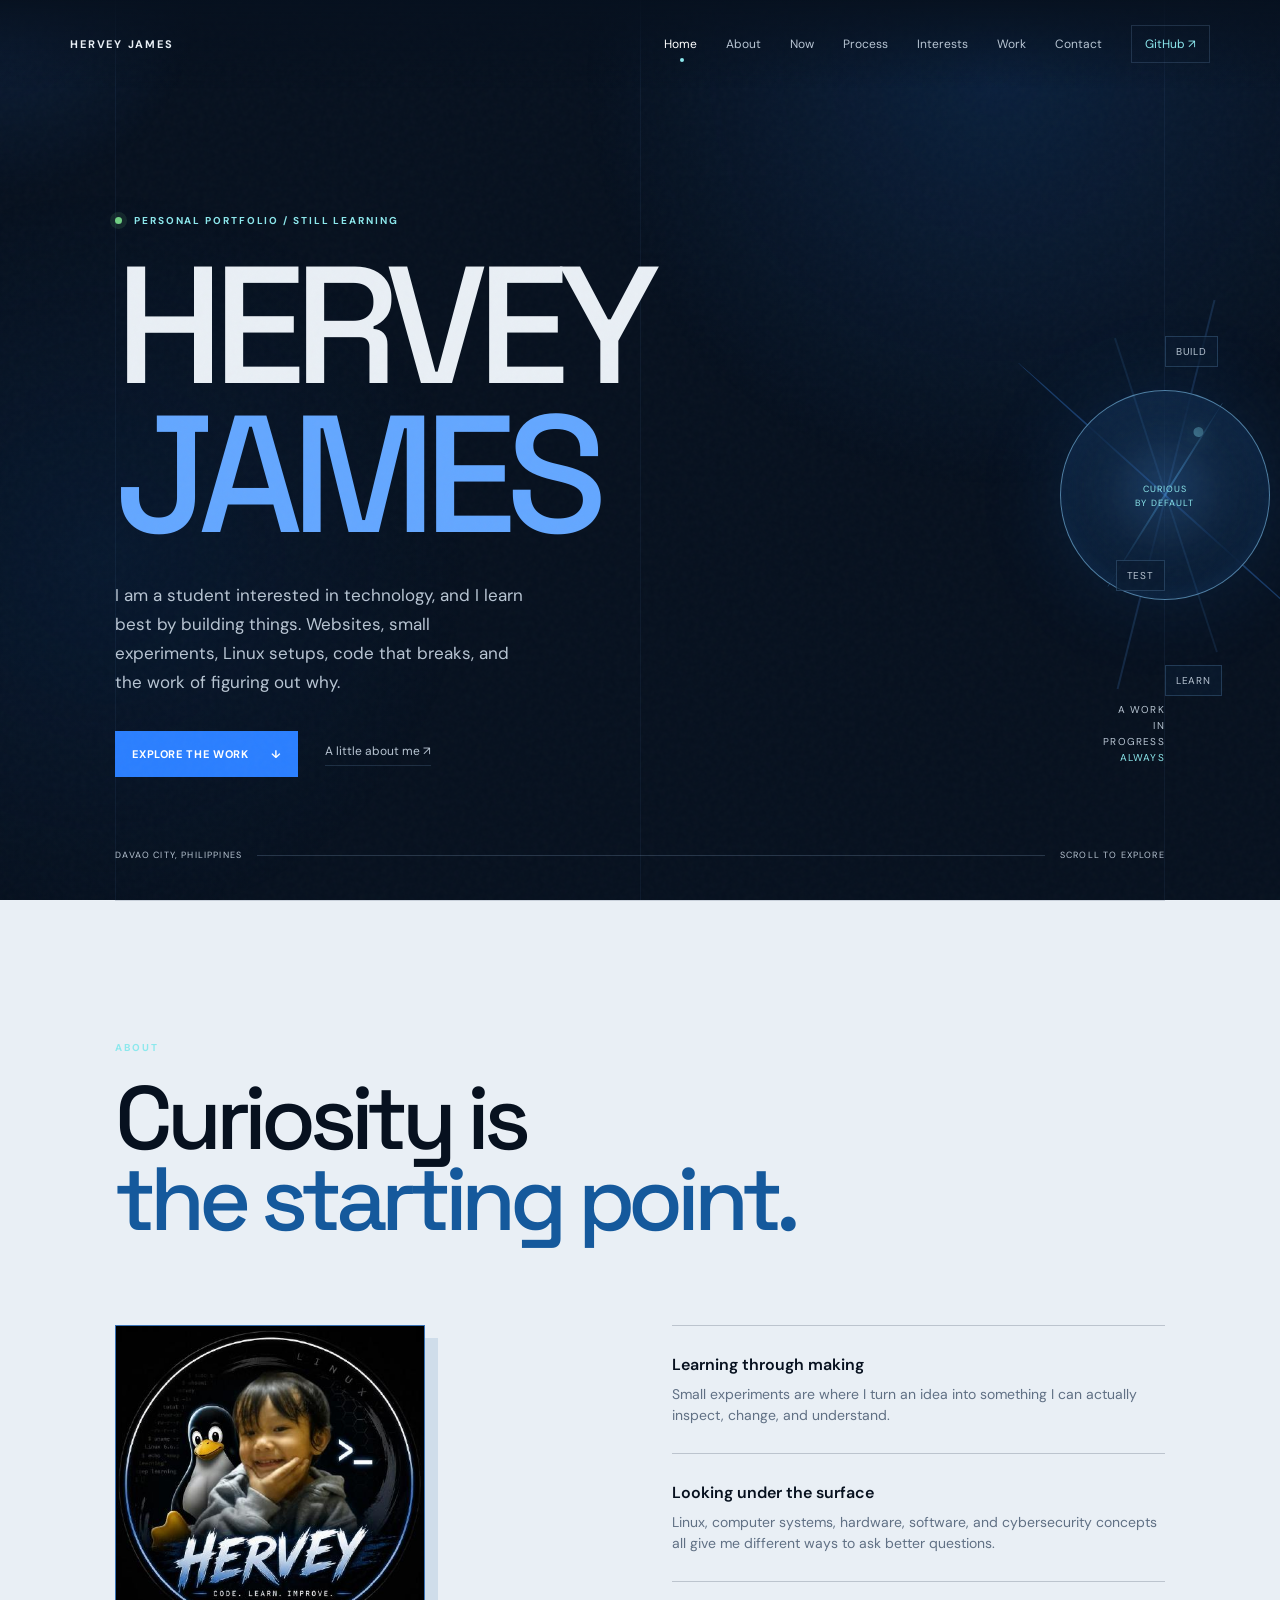
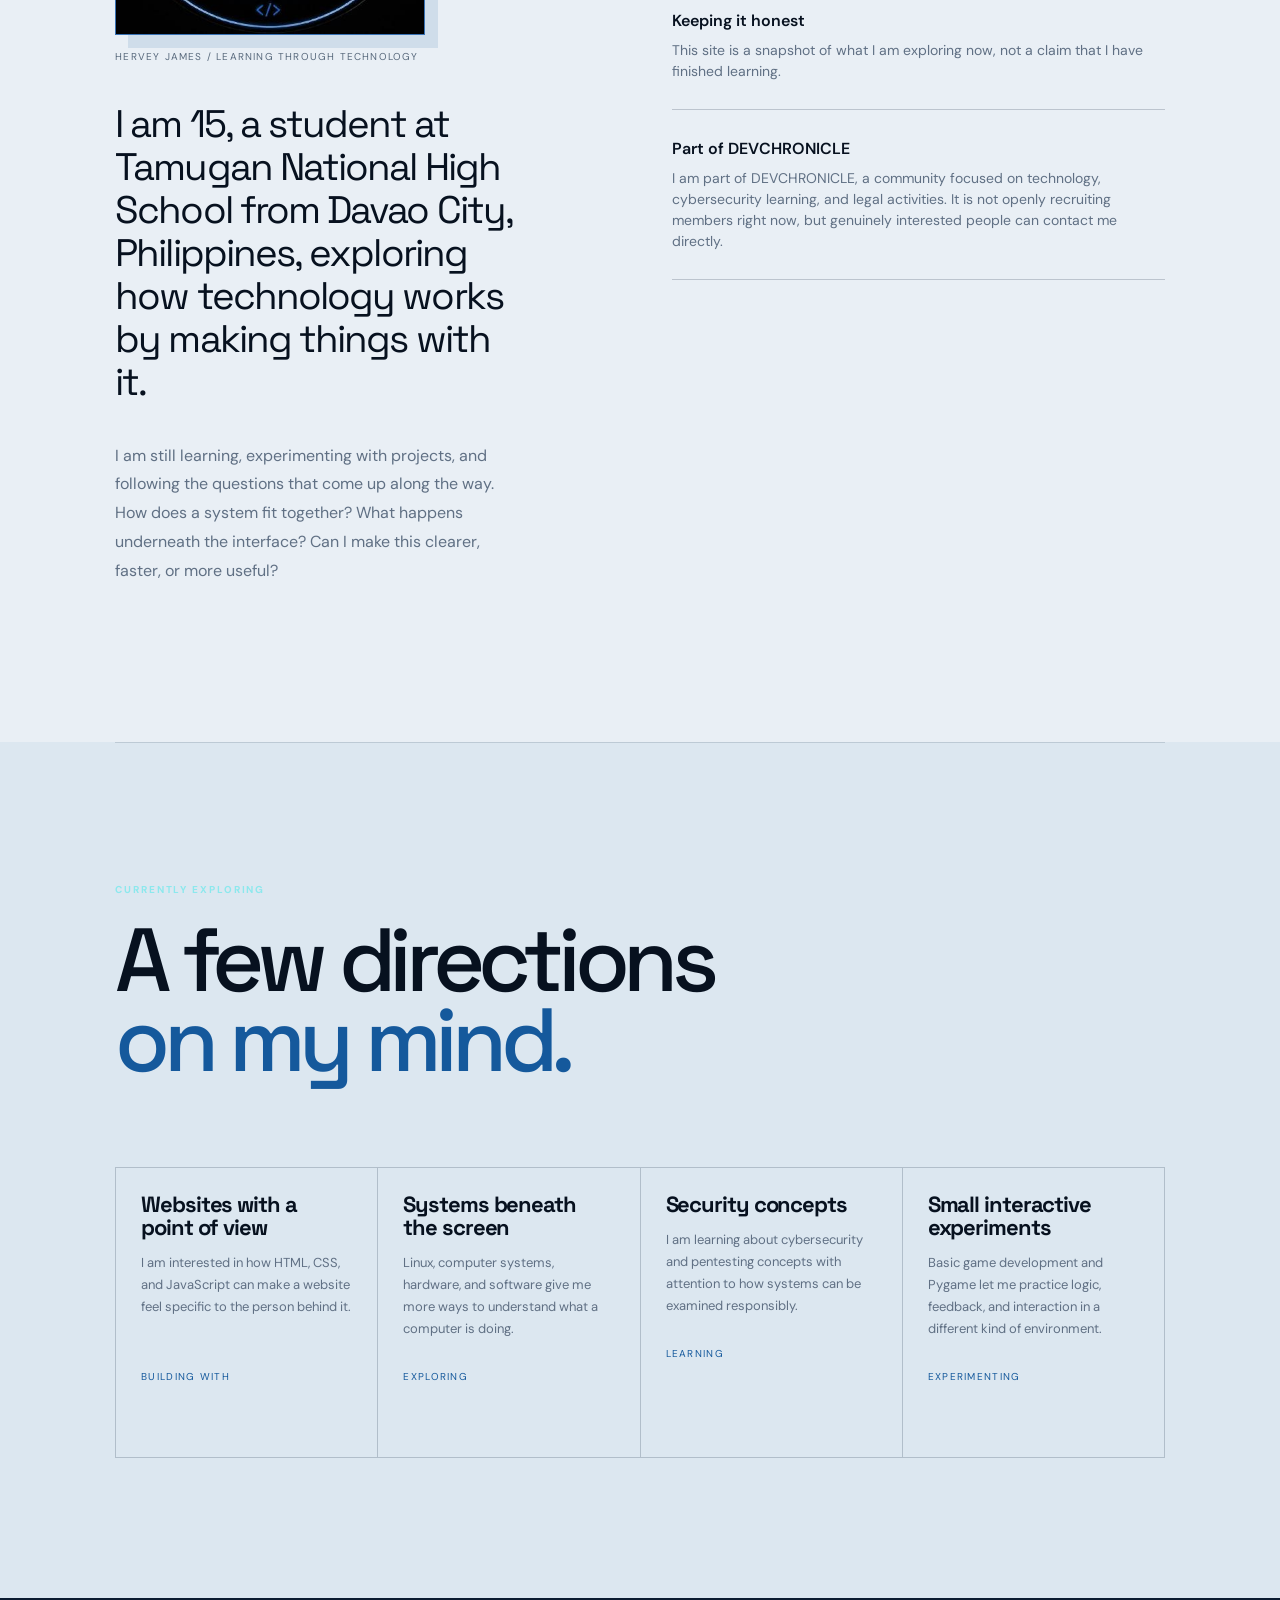
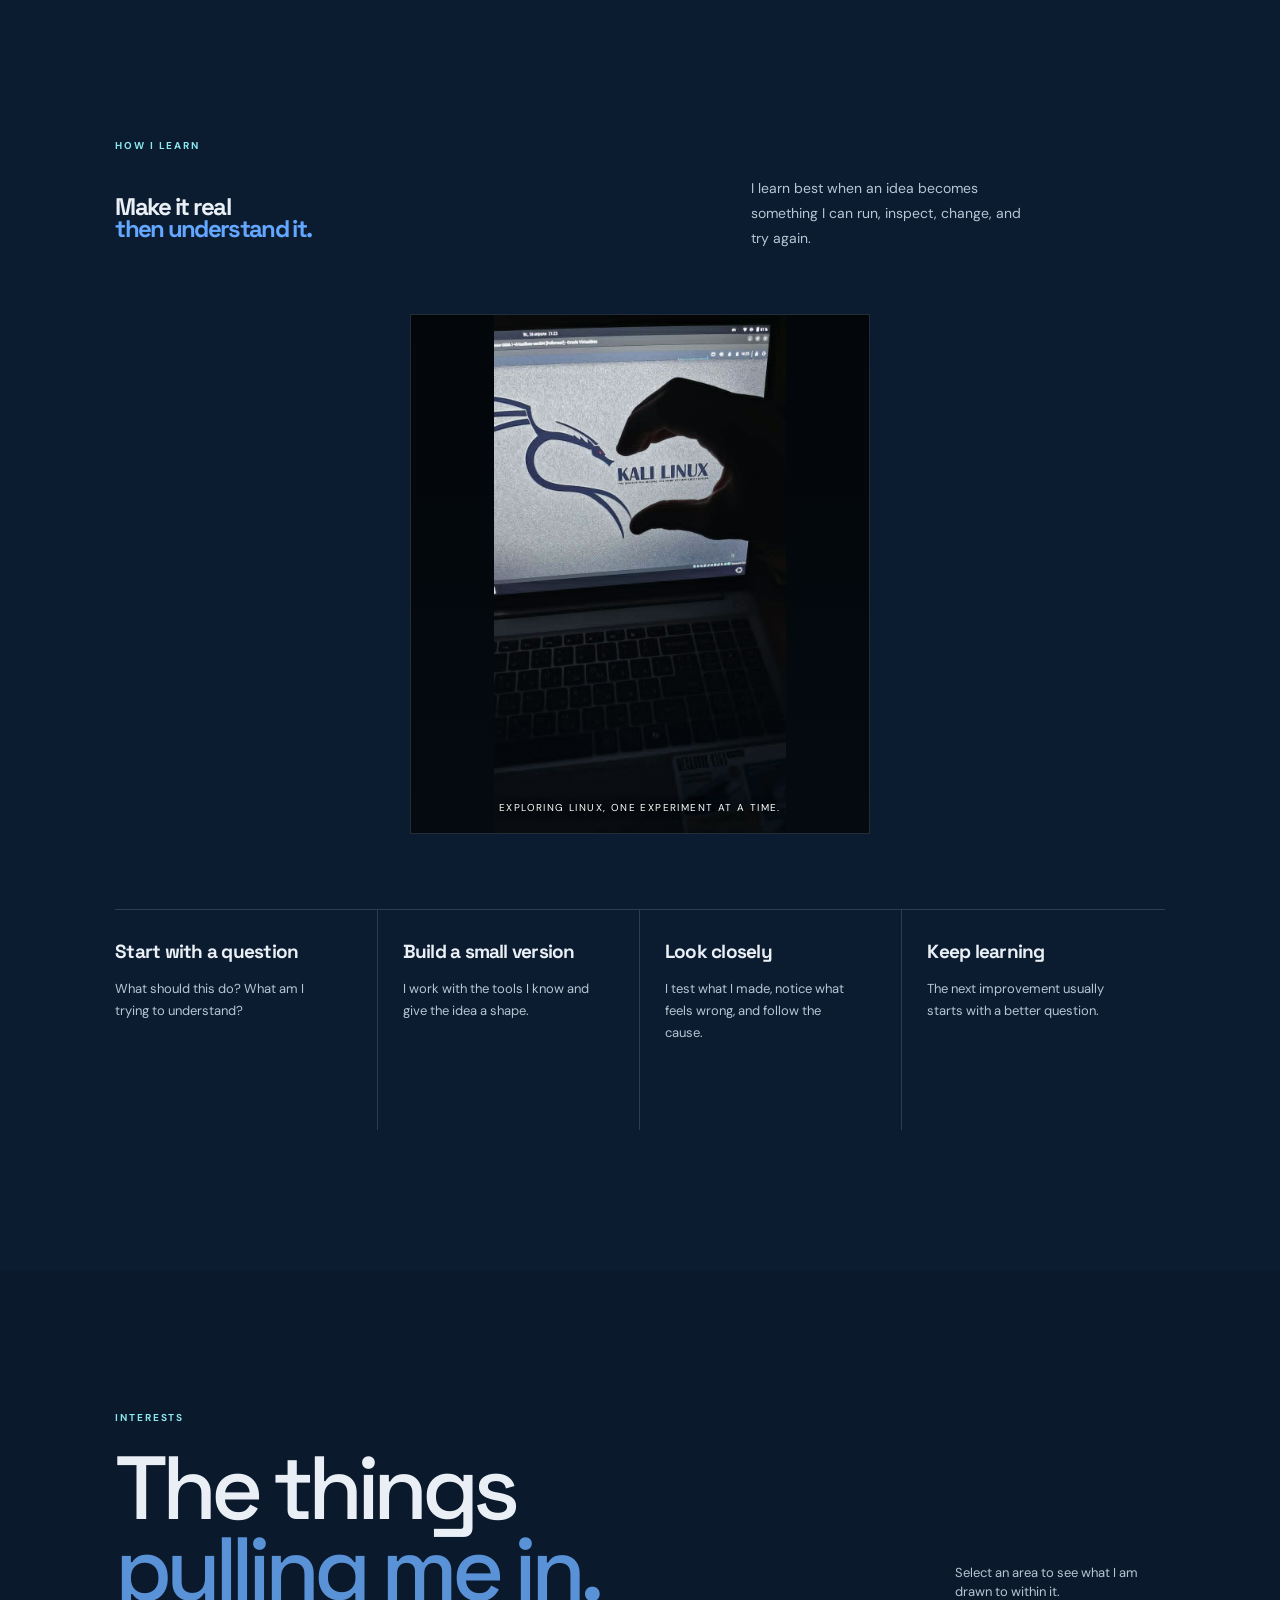
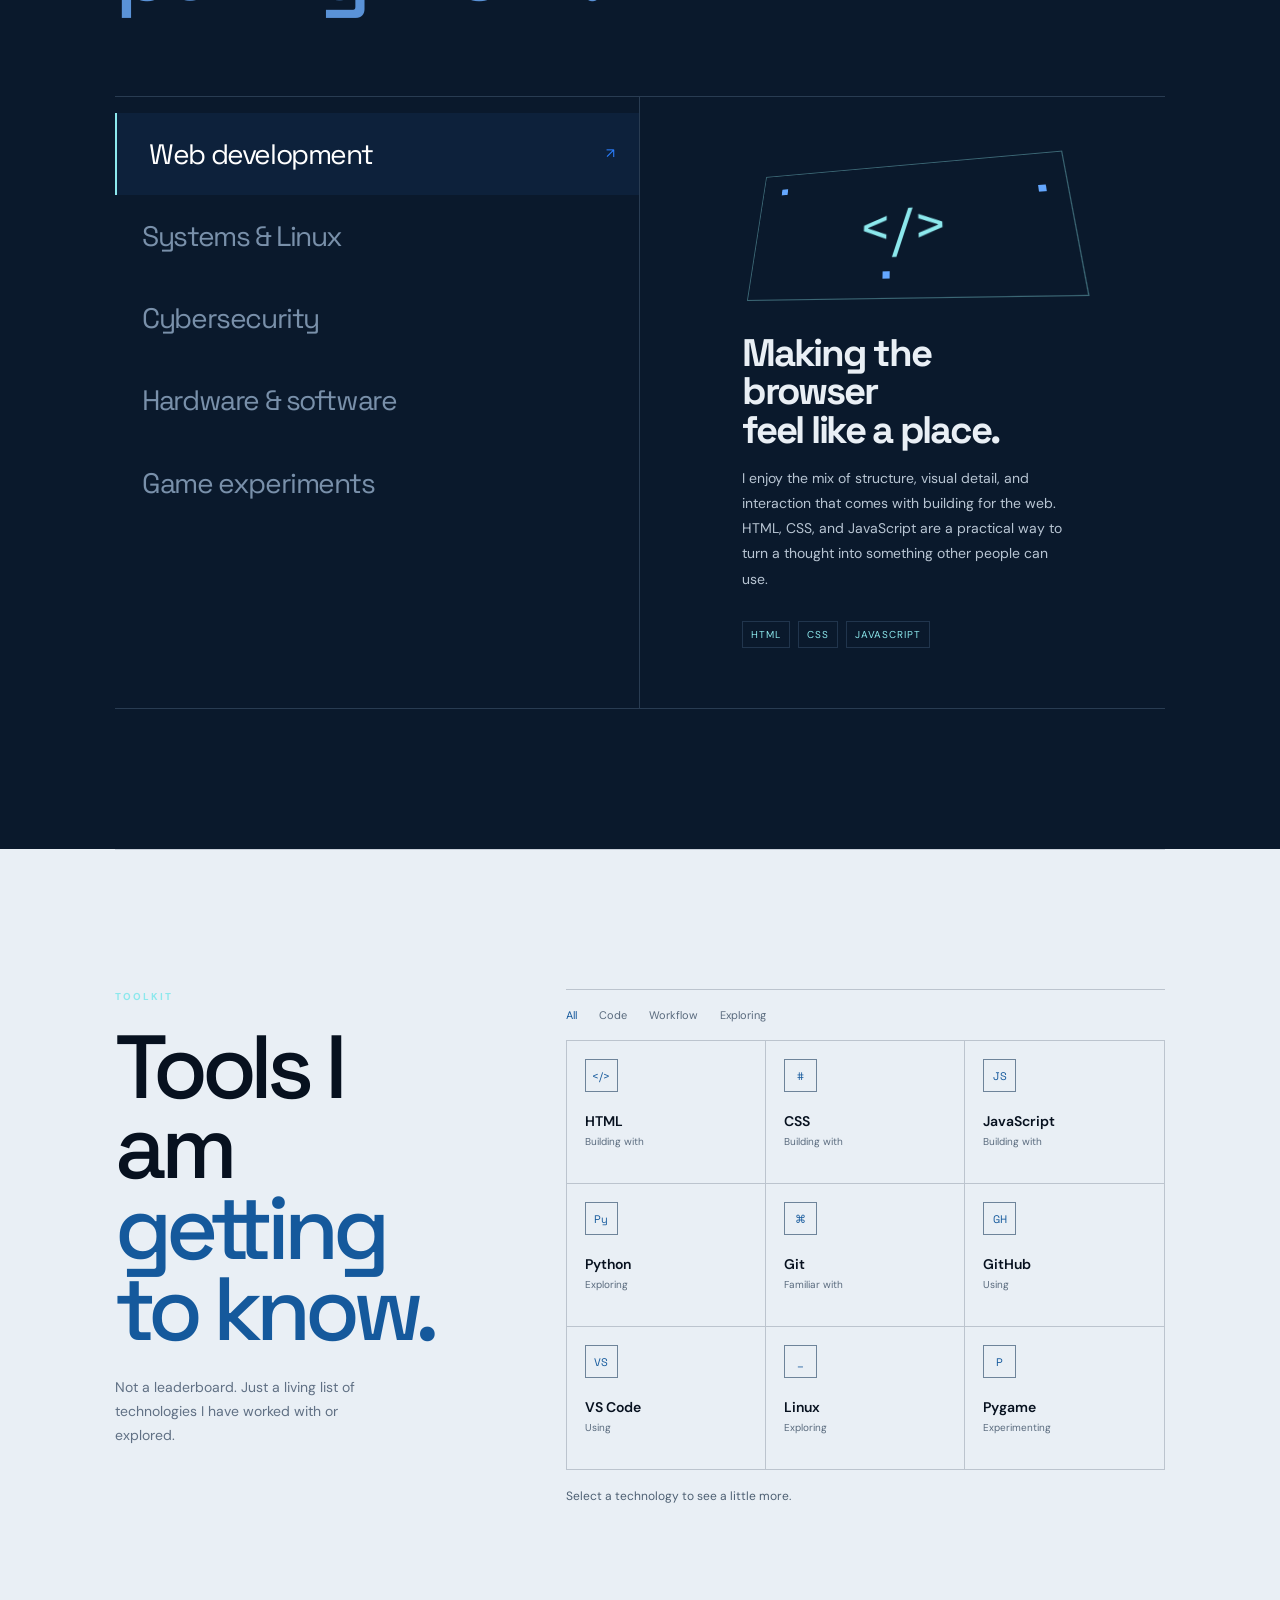
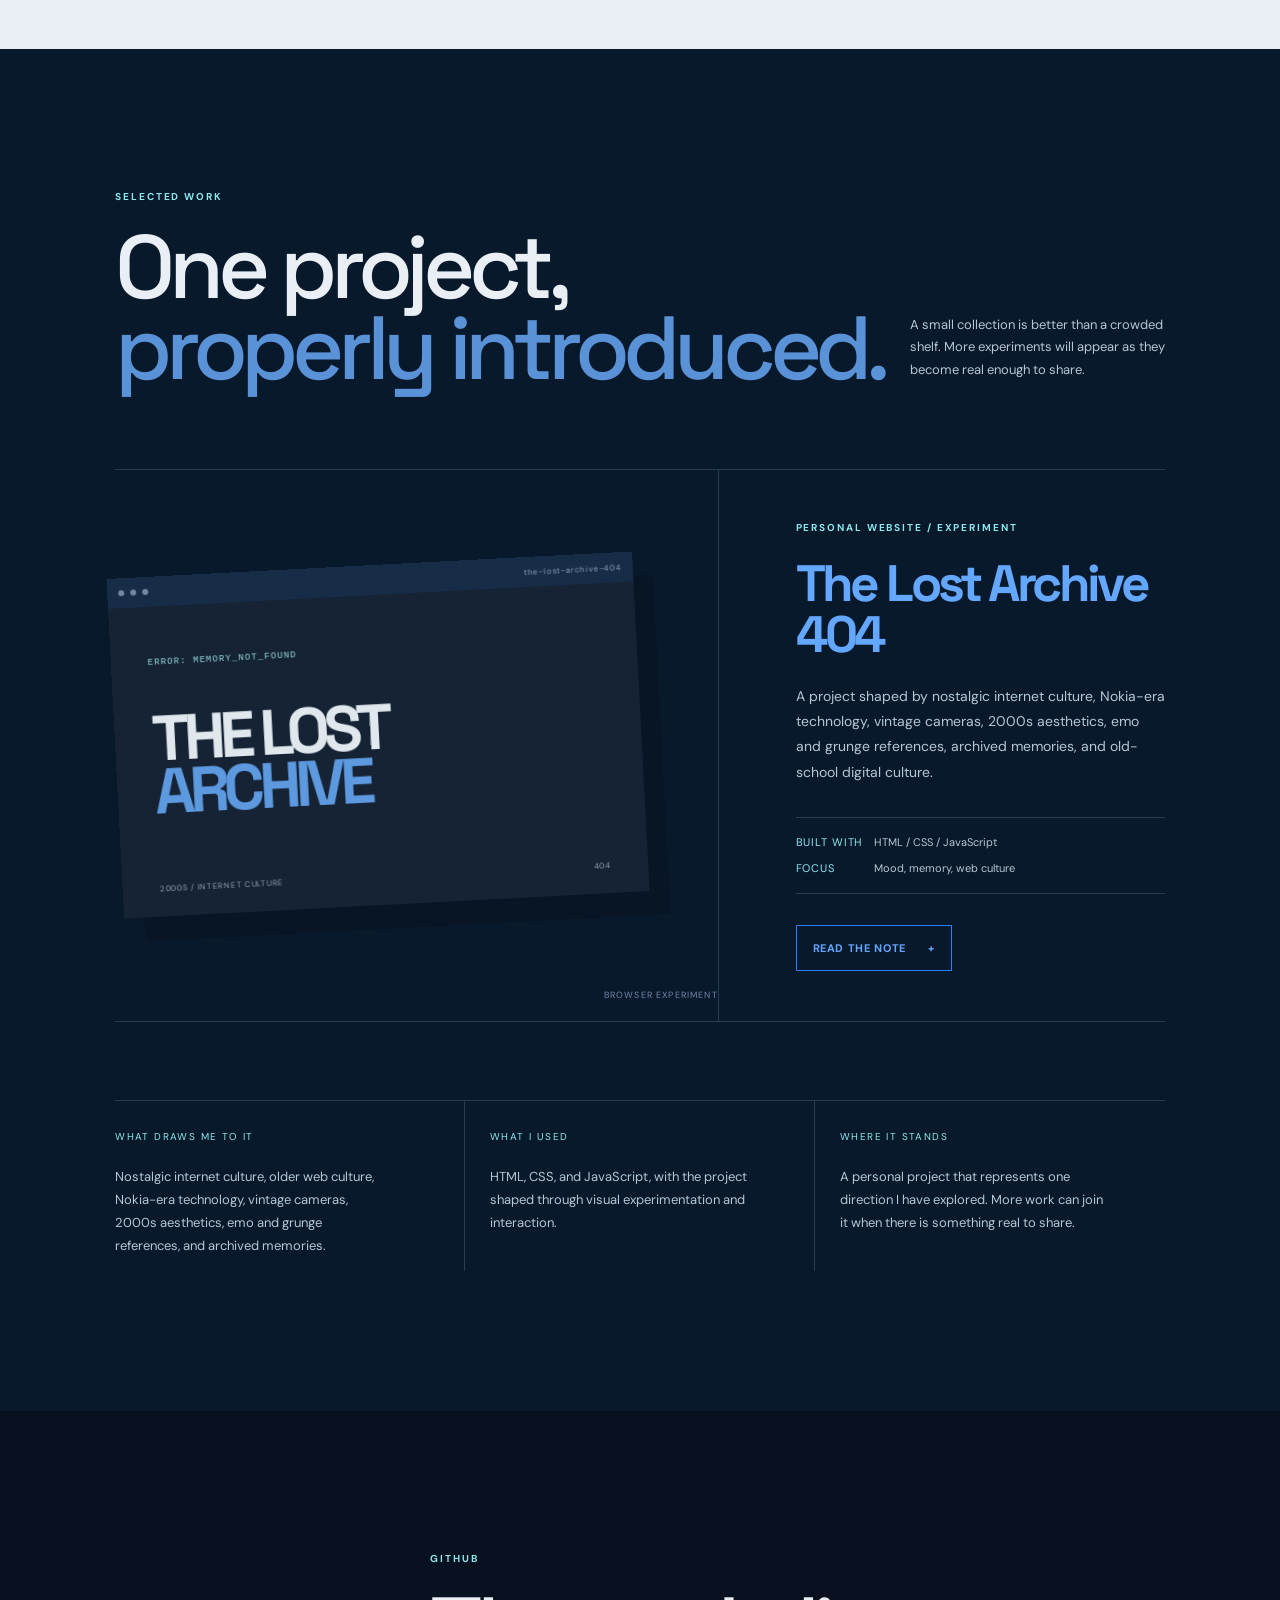
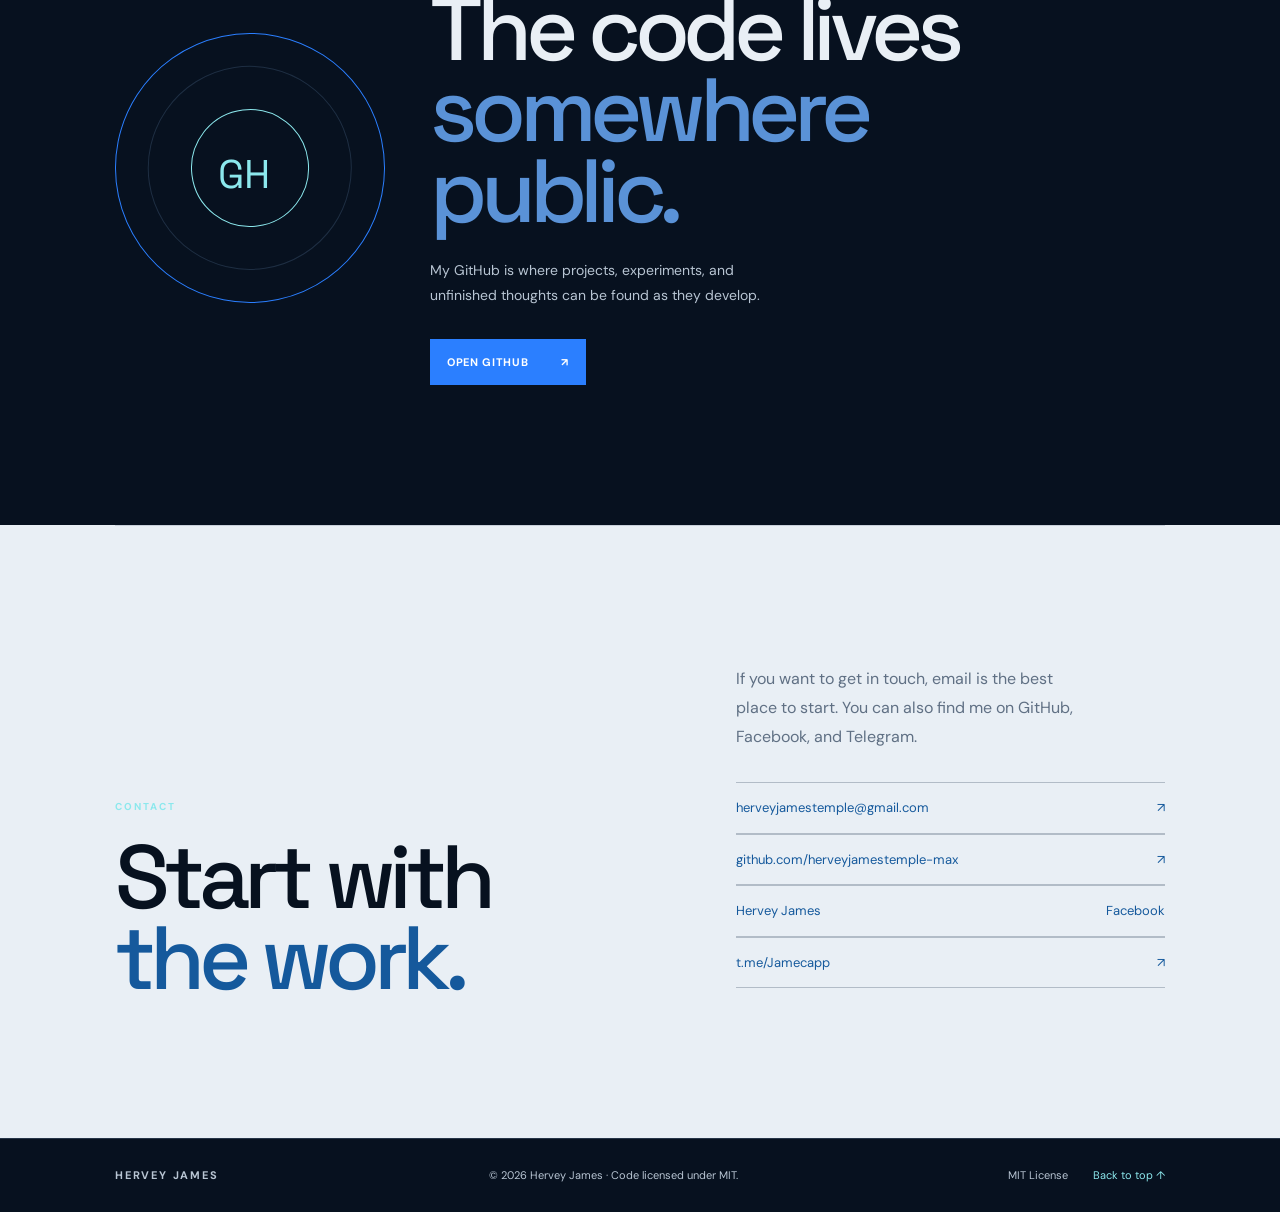
==== index.html @ eb700cd3 "Add files via upload" ====
<!doctype html>
<html lang="en">
<head>
  <meta charset="utf-8">
  <meta name="viewport" content="width=device-width, initial-scale=1">
  <meta name="theme-color" content="#07111f">
  <meta name="description" content="Hervey James' personal portfolio: a 15-year-old student from Davao City, Philippines, exploring web development, programming, Linux, cybersecurity and hands-on technology projects.">
  <title>Hervey James | Personal Portfolio</title>
  <link rel="preconnect" href="https://fonts.googleapis.com">
  <link rel="preconnect" href="https://fonts.gstatic.com" crossorigin>
  <link href="https://fonts.googleapis.com/css2?family=DM+Sans:wght@400;500;600;700&family=Space+Grotesk:wght@400;500;600;700&display=swap" rel="stylesheet">
  <link rel="stylesheet" href="styles.css">
</head>
<body>
  <div class="noise" aria-hidden="true"></div>
  <div class="cursor-light" aria-hidden="true"></div>
  <div class="scroll-progress" aria-hidden="true"></div>

  <header class="site-header">
    <a class="wordmark" href="#top" aria-label="Hervey James home">
      <span>HERVEY JAMES</span>
    </a>
    <button class="menu-toggle" type="button" aria-expanded="false" aria-controls="site-nav">
      <span class="menu-lines" aria-hidden="true"><i></i><i></i></span>
      <span class="menu-label">Menu</span>
    </button>
    <nav class="site-nav" id="site-nav" aria-label="Primary navigation">
      <a class="nav-link is-active" href="#top">Home</a>
      <a class="nav-link" href="#about">About</a>
      <a class="nav-link" href="#now">Now</a>
      <a class="nav-link" href="#process">Process</a>
      <a class="nav-link" href="#interests">Interests</a>
      <a class="nav-link" href="#work">Work</a>
      <a class="nav-link" href="#contact">Contact</a>
      <a class="nav-github" href="https://github.com/herveyjamestemple-max" target="_blank" rel="noreferrer">GitHub <span aria-hidden="true">↗</span></a>
    </nav>
  </header>

  <main id="top">
    <section class="hero section-shell" aria-labelledby="hero-title">
      <div class="hero-gridline" aria-hidden="true"></div>
      <div class="hero-copy reveal">
        <p class="eyebrow"><span class="status-dot"></span> Personal portfolio / still learning</p>
        <h1 id="hero-title">Hervey<br><em>James</em></h1>
        <p class="hero-intro">I am a student interested in technology, and I learn best by building things. Websites, small experiments, Linux setups, code that breaks, and the work of figuring out why.</p>
        <div class="hero-actions">
          <a class="button button-primary" href="#work">Explore the work <span aria-hidden="true">↓</span></a>
          <a class="text-link" href="#about">A little about me <span aria-hidden="true">↗</span></a>
        </div>
      </div>
      <div class="hero-visual" aria-label="Interactive abstract portrait of a connected system">
        <div class="orbit orbit-one"><span></span></div>
        <div class="orbit orbit-two"><span></span></div>
        <div class="hero-core"><span class="core-caption">curious<br>by default</span></div>
        <div class="signal signal-one">build</div>
        <div class="signal signal-two">test</div>
        <div class="signal signal-three">learn</div>
        <div class="visual-note">a work in progress<br><span>always</span></div>
      </div>
      <div class="hero-foot"><span>Davao City, Philippines</span><span class="hero-line"></span><span>Scroll to explore</span></div>
    </section>

    <section class="about section-shell section-light" id="about" aria-labelledby="about-title">
      <div class="section-heading reveal"><p class="section-kicker">About</p><h2 id="about-title">Curiosity is<br><span>the starting point.</span></h2></div>
      <div class="about-layout">
        <div class="about-statement reveal"><figure class="about-portrait"><img src="30f6a263-8914-494f-acf3-deb1fc8141c1.png" alt="Hervey James with a Linux penguin and coding-themed artwork"><figcaption>Hervey James / learning through technology</figcaption></figure><p>I am 15, a student at Tamugan National High School from Davao City, Philippines, exploring how technology works by making things with it.</p><p class="muted-copy">I am still learning, experimenting with projects, and following the questions that come up along the way. How does a system fit together? What happens underneath the interface? Can I make this clearer, faster, or more useful?</p></div>
        <div class="about-details reveal">
          <div class="detail-row"><div><h3>Learning through making</h3><p>Small experiments are where I turn an idea into something I can actually inspect, change, and understand.</p></div></div>
          <div class="detail-row"><div><h3>Looking under the surface</h3><p>Linux, computer systems, hardware, software, and cybersecurity concepts all give me different ways to ask better questions.</p></div></div>
          <div class="detail-row"><div><h3>Keeping it honest</h3><p>This site is a snapshot of what I am exploring now, not a claim that I have finished learning.</p></div></div>
          <div class="detail-row"><div><h3>Part of DEVCHRONICLE</h3><p>I am part of DEVCHRONICLE, a community focused on technology, cybersecurity learning, and legal activities. It is not openly recruiting members right now, but genuinely interested people can contact me directly.</p></div></div>
        </div>
      </div>
    </section>

    <section class="now section-shell section-light" id="now" aria-labelledby="now-title">
      <div class="section-heading reveal"><p class="section-kicker">Currently exploring</p><h2 id="now-title">A few directions<br><span>on my mind.</span></h2></div>
      <div class="now-grid reveal">
        <article class="now-item"><h3>Websites with a point of view</h3><p>I am interested in how HTML, CSS, and JavaScript can make a website feel specific to the person behind it.</p><span class="now-state">Building with</span></article>
        <article class="now-item"><h3>Systems beneath the screen</h3><p>Linux, computer systems, hardware, and software give me more ways to understand what a computer is doing.</p><span class="now-state">Exploring</span></article>
        <article class="now-item"><h3>Security concepts</h3><p>I am learning about cybersecurity and pentesting concepts with attention to how systems can be examined responsibly.</p><span class="now-state">Learning</span></article>
        <article class="now-item"><h3>Small interactive experiments</h3><p>Basic game development and Pygame let me practice logic, feedback, and interaction in a different kind of environment.</p><span class="now-state">Experimenting</span></article>
      </div>
    </section>

    <section class="process section-shell" id="process" aria-labelledby="process-title">
      <div class="process-heading reveal"><p class="section-kicker">How I learn</p><h2 id="process-title">Make it real<br><span>then understand it.</span></h2><p>I learn best when an idea becomes something I can run, inspect, change, and try again.</p></div>
      <figure class="process-photo reveal"><img src="download.jpeg" alt="A laptop showing Kali Linux while Hervey experiments with a computer system"><figcaption>Exploring Linux, one experiment at a time.</figcaption></figure>
      <div class="process-line reveal">
        <div class="process-step"><h3>Start with a question</h3><p>What should this do? What am I trying to understand?</p></div>
        <div class="process-step"><h3>Build a small version</h3><p>I work with the tools I know and give the idea a shape.</p></div>
        <div class="process-step"><h3>Look closely</h3><p>I test what I made, notice what feels wrong, and follow the cause.</p></div>
        <div class="process-step"><h3>Keep learning</h3><p>The next improvement usually starts with a better question.</p></div>
      </div>
    </section>

    <section class="interests section-shell" id="interests" aria-labelledby="interests-title">
      <div class="section-heading interests-heading reveal"><p class="section-kicker">Interests</p><h2 id="interests-title">The things<br><span>pulling me in.</span></h2><p class="heading-aside">Select an area to see what I am drawn to within it.</p></div>
      <div class="interest-explorer reveal">
        <div class="interest-list" role="tablist" aria-label="Areas of interest">
          <button class="interest-tab is-selected" type="button" role="tab" aria-selected="true" data-interest="web">Web development <span>↗</span></button>
          <button class="interest-tab" type="button" role="tab" aria-selected="false" data-interest="systems">Systems & Linux <span>↗</span></button>
          <button class="interest-tab" type="button" role="tab" aria-selected="false" data-interest="security">Cybersecurity <span>↗</span></button>
          <button class="interest-tab" type="button" role="tab" aria-selected="false" data-interest="hardware">Hardware & software <span>↗</span></button>
          <button class="interest-tab" type="button" role="tab" aria-selected="false" data-interest="games">Game experiments <span>↗</span></button>
        </div>
        <div class="interest-panel" role="tabpanel" aria-live="polite">
          <div class="panel-graphic graphic-web" aria-hidden="true"><span>&lt;/&gt;</span><i></i><i></i><i></i></div>
          <h3>Making the browser<br>feel like a place.</h3>
          <p>I enjoy the mix of structure, visual detail, and interaction that comes with building for the web. HTML, CSS, and JavaScript are a practical way to turn a thought into something other people can use.</p>
          <div class="panel-tags"><span>HTML</span><span>CSS</span><span>JavaScript</span></div>
        </div>
      </div>
    </section>

    <section class="skills section-shell section-light" id="skills" aria-labelledby="skills-title">
      <div class="skills-intro reveal"><p class="section-kicker">Toolkit</p><h2 id="skills-title">Tools I am<br><span>getting to know.</span></h2><p>Not a leaderboard. Just a living list of technologies I have worked with or explored.</p></div>
      <div class="skills-board reveal">
        <div class="skill-filter" role="tablist" aria-label="Filter technologies"><button class="filter-button is-active" type="button" data-filter="all">All</button><button class="filter-button" type="button" data-filter="code">Code</button><button class="filter-button" type="button" data-filter="workflow">Workflow</button><button class="filter-button" type="button" data-filter="explore">Exploring</button></div>
        <div class="skill-grid">
          <button class="skill-item" type="button" data-category="code" data-note="Building pages and interfaces with structure that makes sense."><span class="skill-symbol">&lt;/&gt;</span><strong>HTML</strong><small>Building with</small></button>
          <button class="skill-item" type="button" data-category="code" data-note="Exploring layout, motion, colour, and the details that give a page its character."><span class="skill-symbol">#</span><strong>CSS</strong><small>Building with</small></button>
          <button class="skill-item" type="button" data-category="code" data-note="Adding behaviour and making interfaces respond to people."><span class="skill-symbol">JS</span><strong>JavaScript</strong><small>Building with</small></button>
          <button class="skill-item" type="button" data-category="code explore" data-note="Learning by writing small programs and testing ideas."><span class="skill-symbol">Py</span><strong>Python</strong><small>Exploring</small></button>
          <button class="skill-item" type="button" data-category="workflow" data-note="Keeping track of changes and learning how projects evolve."><span class="skill-symbol">⌘</span><strong>Git</strong><small>Familiar with</small></button>
          <button class="skill-item" type="button" data-category="workflow" data-note="A place to share code and keep experiments accessible."><span class="skill-symbol">GH</span><strong>GitHub</strong><small>Using</small></button>
          <button class="skill-item" type="button" data-category="workflow" data-note="The editor I use to write, inspect, and rethink projects."><span class="skill-symbol">VS</span><strong>VS Code</strong><small>Using</small></button>
          <button class="skill-item" type="button" data-category="explore" data-note="Exploring the command line, the operating system, and the ideas beneath the desktop."><span class="skill-symbol">_</span><strong>Linux</strong><small>Exploring</small></button>
          <button class="skill-item" type="button" data-category="explore" data-note="A first step into making interactive things beyond the browser."><span class="skill-symbol">P</span><strong>Pygame</strong><small>Experimenting</small></button>
        </div>
        <p class="skill-note" aria-live="polite">Select a technology to see a little more.</p>
      </div>
    </section>

    <section class="work section-shell" id="work" aria-labelledby="work-title">
      <div class="work-header reveal"><div><p class="section-kicker">Selected work</p><h2 id="work-title">One project,<br><span>properly introduced.</span></h2></div><p class="work-aside">A small collection is better than a crowded shelf. More experiments will appear as they become real enough to share.</p></div>
      <article class="project-feature reveal">
        <div class="project-art"><div class="project-window"><div class="window-bar"><span></span><span></span><span></span><b>the-lost-archive-404</b></div><div class="project-screen"><div class="screen-scan"></div><p class="screen-code">ERROR: MEMORY_NOT_FOUND</p><h3>THE LOST<br><em>ARCHIVE</em></h3><div class="screen-footer"><span>2000s / internet culture</span><span>404</span></div></div></div><span class="art-label">browser experiment</span></div>
        <div class="project-info"><p class="project-type">Personal website / experiment</p><h3>The Lost Archive 404</h3><p>A project shaped by nostalgic internet culture, Nokia-era technology, vintage cameras, 2000s aesthetics, emo and grunge references, archived memories, and old-school digital culture.</p><div class="project-meta"><span><b>Built with</b> HTML / CSS / JavaScript</span><span><b>Focus</b> Mood, memory, web culture</span></div><button class="button button-outline project-toggle" type="button" aria-expanded="false">Read the note <span aria-hidden="true">+</span></button><div class="project-note" hidden>This is an honest snapshot of one direction I have explored. The details belong to the project itself, so this page leaves room for the work to speak rather than inventing a backstory around it.</div></div>
      </article>
      <div class="project-context reveal"><div><span>What draws me to it</span><p>Nostalgic internet culture, older web culture, Nokia-era technology, vintage cameras, 2000s aesthetics, emo and grunge references, and archived memories.</p></div><div><span>What I used</span><p>HTML, CSS, and JavaScript, with the project shaped through visual experimentation and interaction.</p></div><div><span>Where it stands</span><p>A personal project that represents one direction I have explored. More work can join it when there is something real to share.</p></div></div>
    </section>

    <section class="github-band section-shell" aria-labelledby="github-title">
      <div class="github-orbit" aria-hidden="true"><span>GH</span></div><div class="github-copy reveal"><p class="section-kicker">GitHub</p><h2 id="github-title">The code lives<br><span>somewhere public.</span></h2><p>My GitHub is where projects, experiments, and unfinished thoughts can be found as they develop.</p><a class="button button-primary" href="https://github.com/herveyjamestemple-max" target="_blank" rel="noreferrer">Open GitHub <span aria-hidden="true">↗</span></a></div>
    </section>

    <section class="contact section-shell section-light" id="contact" aria-labelledby="contact-title">
      <div class="contact-layout reveal"><div><p class="section-kicker">Contact</p><h2 id="contact-title">Start with<br><span>the work.</span></h2></div><div class="contact-copy"><p>If you want to get in touch, email is the best place to start. You can also find me on GitHub, Facebook, and Telegram.</p><a class="contact-link" href="mailto:herveyjamestemple@gmail.com"><span>herveyjamestemple@gmail.com</span><span aria-hidden="true">↗</span></a><a class="contact-link" href="https://github.com/herveyjamestemple-max" target="_blank" rel="noreferrer"><span>github.com/herveyjamestemple-max</span><span aria-hidden="true">↗</span></a><div class="contact-link"><span>Hervey James</span><span aria-hidden="true">Facebook</span></div><a class="contact-link" href="http://t.me/Jamecapp" target="_blank" rel="noreferrer"><span>t.me/Jamecapp</span><span aria-hidden="true">↗</span></a></div></div>
    </section>
  </main>

  <footer class="site-footer section-shell"><a class="wordmark" href="#top"><span>HERVEY JAMES</span></a><p>© <span id="footer-year">2026</span> Hervey James · Code licensed under MIT.</p><span class="footer-links"><a href="LICENSE">MIT License</a><a href="#top" class="back-top">Back to top ↑</a></span></footer>
  <script src="script.js"></script>
</body>
</html>
---- styles.css ----
:root {
  --ink: #07111f;
  --ink-soft: #0d1b2e;
  --blue: #2b7fff;
  --blue-bright: #64a7ff;
  --cyan: #8ce8ed;
  --paper: #e9eff5;
  --paper-muted: #b8c5d3;
  --line: rgba(151, 184, 218, .22);
  --dark-line: rgba(125, 164, 207, .2);
  --serif: "Space Grotesk", sans-serif;
  --body: "DM Sans", sans-serif;
  --ease: cubic-bezier(.2, .8, .2, 1);
}
* { box-sizing: border-box; }
html { scroll-behavior: smooth; }
body { margin: 0; background: var(--ink); color: var(--paper); font-family: var(--body); font-size: 16px; line-height: 1.5; overflow-x: hidden; }
body::before { content: ""; position: fixed; inset: 0; z-index: -3; pointer-events: none; background: radial-gradient(circle at 78% 8%, rgba(28, 94, 178, .2), transparent 32%), radial-gradient(circle at 8% 62%, rgba(11, 49, 97, .24), transparent 28%); }
a { color: inherit; text-decoration: none; }
button { color: inherit; font: inherit; }
.noise { position: fixed; inset: 0; z-index: 20; opacity: .035; pointer-events: none; background-image: url("data:image/svg+xml,%3Csvg viewBox='0 0 180 180' xmlns='http://www.w3.org/2000/svg'%3E%3Cfilter id='n'%3E%3CfeTurbulence type='fractalNoise' baseFrequency='.9' numOctaves='3' stitchTiles='stitch'/%3E%3C/filter%3E%3Crect width='100%25' height='100%25' filter='url(%23n)' opacity='.75'/%3E%3C/svg%3E"); }
.cursor-light { position: fixed; z-index: -1; width: 420px; height: 420px; left: 0; top: 0; border-radius: 50%; transform: translate(-50%, -50%); pointer-events: none; background: radial-gradient(circle, rgba(59, 138, 255, .12), transparent 67%); transition: opacity .3s; }
.scroll-progress { position: fixed; top: 0; left: 0; height: 3px; width: 0; background: var(--cyan); z-index: 50; }
.site-header { display: flex; align-items: center; justify-content: space-between; position: fixed; z-index: 30; top: 0; left: 0; width: 100%; padding: 25px 5.5vw; background: linear-gradient(180deg, rgba(7, 17, 31, .93), transparent); }
.wordmark { display: flex; align-items: center; gap: 11px; font-size: 11px; font-weight: 700; letter-spacing: .16em; }
.wordmark-mark { display: grid; place-items: center; width: 30px; height: 30px; border: 1px solid var(--blue); color: var(--cyan); font-size: 10px; letter-spacing: 0; }
.site-nav { display: flex; align-items: center; gap: 29px; font-size: 12px; color: var(--paper-muted); }
.nav-link { position: relative; transition: color .25s; }
.nav-link::after { content: ""; position: absolute; width: 4px; height: 4px; left: 50%; bottom: -9px; border-radius: 50%; background: var(--cyan); transform: scale(0); transition: transform .25s; }
.nav-link:hover, .nav-link.is-active { color: white; }
.nav-link.is-active::after { transform: scale(1); }
.nav-github { padding: 9px 13px; border: 1px solid var(--dark-line); color: var(--cyan); transition: background .25s, border .25s; }
.nav-github:hover { border-color: var(--blue); background: rgba(43, 127, 255, .14); }
.menu-toggle { display: none; border: 0; background: none; cursor: pointer; }
.section-shell { position: relative; padding: 140px 9vw; }
.hero { min-height: 100vh; display: grid; grid-template-columns: 1fr 1fr; align-items: center; padding-top: 170px; padding-bottom: 80px; overflow: hidden; }
.hero-gridline { position: absolute; inset: 0 9vw; pointer-events: none; border-left: 1px solid rgba(107, 155, 210, .08); border-right: 1px solid rgba(107, 155, 210, .08); }
.hero-gridline::after { content: ""; position: absolute; left: 50%; height: 100%; border-left: 1px solid rgba(107, 155, 210, .08); }
.eyebrow, .section-kicker, .project-type { margin: 0 0 23px; color: var(--cyan); font-size: 10px; font-weight: 700; letter-spacing: .19em; text-transform: uppercase; }
.status-dot { display: inline-block; width: 7px; height: 7px; margin-right: 8px; border-radius: 50%; background: #70cf83; box-shadow: 0 0 0 5px rgba(112, 207, 131, .12); }
h1, h2, h3, p { margin-top: 0; }
h1, h2 { font-family: var(--serif); letter-spacing: -.07em; line-height: .9; }
h1 { margin-bottom: 31px; font-size: clamp(76px, 13vw, 190px); font-weight: 500; text-transform: uppercase; }
h1 em, h2 span, .project-info h3 { color: var(--blue-bright); font-style: normal; }
.hero-intro { max-width: 420px; margin-bottom: 34px; color: var(--paper-muted); font-size: 17px; line-height: 1.7; }
.hero-actions { display: flex; align-items: center; gap: 27px; }
.button { display: inline-flex; align-items: center; justify-content: space-between; min-width: 156px; gap: 22px; padding: 14px 16px; border: 1px solid transparent; font-size: 11px; font-weight: 700; letter-spacing: .06em; text-transform: uppercase; transition: transform .3s var(--ease), background .3s, border .3s; cursor: pointer; }
.button:hover { transform: translateY(-3px); }
.button-primary { background: var(--blue); color: white; }
.button-primary:hover { background: #4d95ff; }
.button-outline { border-color: var(--blue); background: transparent; color: var(--blue-bright); }
.button-outline:hover { background: rgba(43, 127, 255, .12); }
.text-link { padding-bottom: 5px; border-bottom: 1px solid var(--dark-line); color: var(--paper-muted); font-size: 12px; transition: color .25s, border .25s; }
.text-link:hover { border-color: var(--cyan); color: white; }
.hero-visual { position: relative; height: 590px; max-width: 590px; margin-left: auto; transform: translate3d(var(--pointer-x, 0), var(--pointer-y, 0), 0); transition: transform .25s var(--ease); }
.hero-visual::before { content: ""; position: absolute; inset: 16% 7%; border: 1px solid rgba(79, 146, 222, .19); transform: rotate(14deg); }
.hero-visual::after { content: ""; position: absolute; inset: 22% 14%; border: 1px solid rgba(79, 146, 222, .12); transform: rotate(-18deg); }
.orbit { position: absolute; top: 50%; left: 50%; width: 78%; height: 37%; border: 1px solid rgba(94, 180, 231, .45); border-radius: 50%; transform: translate(-50%, -50%) rotate(32deg); }
.orbit-two { width: 68%; height: 67%; border-color: rgba(54, 117, 203, .4); transform: translate(-50%, -50%) rotate(-48deg); }
.orbit span { position: absolute; top: 15%; right: 9%; width: 10px; height: 10px; border-radius: 50%; background: var(--cyan); box-shadow: 0 0 20px var(--cyan); }
.orbit-two span { top: auto; right: auto; bottom: 2%; left: 20%; width: 6px; height: 6px; background: var(--blue); }
.hero-core { position: absolute; top: 50%; left: 50%; display: flex; flex-direction: column; align-items: center; justify-content: center; width: 210px; height: 210px; border: 1px solid rgba(122, 191, 239, .62); border-radius: 50%; transform: translate(-50%, -50%); background: radial-gradient(circle at 50% 45%, rgba(64, 143, 233, .32), rgba(8, 24, 44, .92) 65%); box-shadow: inset 0 0 50px rgba(51, 136, 238, .2), 0 0 90px rgba(29, 111, 225, .14); }
.core-initials { font-family: var(--serif); color: white; font-size: 54px; font-weight: 600; letter-spacing: -.1em; }
.core-caption { margin-top: 3px; color: var(--cyan); font-size: 9px; letter-spacing: .12em; text-align: center; text-transform: uppercase; }
.signal { position: absolute; padding: 7px 10px; border: 1px solid rgba(109, 165, 215, .25); background: rgba(9, 26, 47, .7); color: var(--paper-muted); font-size: 10px; letter-spacing: .08em; text-transform: uppercase; }
.signal span { margin-right: 7px; color: var(--cyan); }
.signal-one { top: 23%; left: 5%; }.signal-two { right: 0; top: 61%; }.signal-three { left: 19%; bottom: 16%; }
.visual-note { position: absolute; right: 5%; bottom: 4%; color: var(--paper-muted); font-size: 10px; line-height: 1.6; text-align: right; text-transform: uppercase; letter-spacing: .12em; }.visual-note span { color: var(--cyan); }
.hero-foot { position: absolute; right: 9vw; bottom: 38px; left: 9vw; display: flex; align-items: center; gap: 15px; color: var(--paper-muted); font-size: 9px; letter-spacing: .13em; text-transform: uppercase; }.hero-line { height: 1px; flex: 1; background: var(--line); }
.section-light { background: var(--paper); color: var(--ink); }
.section-light::before { content: ""; position: absolute; top: 0; right: 9vw; left: 9vw; border-top: 1px solid rgba(6, 26, 50, .14); }
.section-heading h2, .skills-intro h2, .work-header h2, .github-copy h2, .contact h2 { margin: 0; font-size: clamp(48px, 7vw, 102px); font-weight: 500; }
.section-heading { margin-bottom: 86px; }.section-heading h2 span, .skills-intro h2 span, .work-header h2 span, .github-copy h2 span, .contact h2 span { color: #5a92d7; }
.section-light h2 span, .section-light .skills-intro h2 span, .section-light .contact h2 span { color: #15599c; }
.about-layout { display: grid; grid-template-columns: .9fr 1.1fr; gap: 12vw; }.about-portrait { max-width: 310px; margin: 0 0 38px; }.about-portrait img { display: block; width: 100%; aspect-ratio: 1; object-fit: cover; border: 1px solid #3972b4; box-shadow: 13px 13px 0 rgba(21, 89, 156, .12); }.about-portrait figcaption { margin-top: 14px; color: #596a7d; font-size: 10px; letter-spacing: .12em; text-transform: uppercase; }.about-statement > p:first-of-type { max-width: 490px; font-family: var(--serif); font-size: clamp(28px, 3vw, 43px); letter-spacing: -.05em; line-height: 1.12; }.muted-copy { max-width: 420px; color: #607084; line-height: 1.8; }.about-details { border-top: 1px solid rgba(5, 28, 52, .2); }.detail-row { padding: 27px 0; border-bottom: 1px solid rgba(5, 28, 52, .2); }.detail-row h3 { margin-bottom: 7px; font-size: 16px; font-weight: 600; }.detail-row p { max-width: 490px; margin: 0; color: #607084; font-size: 14px; }
.now { background: #dce7f0; }.now-grid { display: grid; grid-template-columns: repeat(4, 1fr); border-top: 1px solid rgba(5, 28, 52, .2); border-left: 1px solid rgba(5, 28, 52, .2); }.now-item { min-height: 290px; padding: 25px; border-right: 1px solid rgba(5, 28, 52, .2); border-bottom: 1px solid rgba(5, 28, 52, .2); transition: background .3s, transform .3s var(--ease); }.now-item:hover { background: #cdddea; transform: translateY(-5px); }.now-item h3 { max-width: 190px; margin-bottom: 13px; font-family: var(--serif); font-size: 22px; letter-spacing: -.05em; line-height: 1.05; }.now-item p { min-height: 88px; margin-bottom: 23px; color: #607084; font-size: 13px; line-height: 1.7; }.now-state { color: #15599c; font-size: 10px; letter-spacing: .13em; text-transform: uppercase; }
.process { background: #0b1c31; }.process-heading { display: grid; grid-template-columns: 1fr .65fr; align-items: end; margin-bottom: 55px; }.process-heading .section-kicker { grid-column: 1 / -1; }.process-heading p:last-child { max-width: 270px; margin: 0 0 8px; color: var(--paper-muted); font-size: 14px; line-height: 1.8; }.process-photo { position: relative; width: min(460px, 100%); height: 520px; margin: 0 auto 75px; overflow: hidden; border: 1px solid var(--line); background: #030609; }.process-photo img { display: block; width: 100%; height: 100%; object-fit: contain; opacity: 1; filter: none; }.process-photo::after { content: ""; position: absolute; inset: 0; background: linear-gradient(180deg, rgba(11, 28, 49, .02), rgba(11, 28, 49, .2)); pointer-events: none; }.process-photo figcaption { position: absolute; z-index: 1; right: 18px; bottom: 18px; left: 18px; color: white; font-size: 10px; letter-spacing: .14em; text-align: center; text-transform: uppercase; text-shadow: 0 1px 8px #030609; }.process-line { display: grid; grid-template-columns: repeat(4, 1fr); border-top: 1px solid var(--line); }.process-step { position: relative; min-height: 220px; padding: 28px 25px 0 0; border-right: 1px solid var(--line); }.process-step:not(:first-child) { padding-left: 25px; }.process-step:last-child { border-right: 0; }.process-step h3 { margin-bottom: 11px; font-family: var(--serif); font-size: 19px; letter-spacing: -.04em; }.process-step p { max-width: 190px; margin: 0; color: var(--paper-muted); font-size: 13px; line-height: 1.7; }
.interests { background: #0a192c; }.interests-heading { display: grid; grid-template-columns: 1fr 1fr; align-items: end; }.interests-heading .section-kicker { grid-column: 1 / -1; }.heading-aside { max-width: 210px; justify-self: end; margin: 0 0 8px; color: var(--paper-muted); font-size: 13px; }.interest-explorer { display: grid; grid-template-columns: 1fr 1fr; min-height: 570px; border-top: 1px solid var(--line); border-bottom: 1px solid var(--line); }.interest-list { border-right: 1px solid var(--line); padding: 16px 0; }.interest-tab { display: flex; justify-content: space-between; align-items: center; width: 100%; padding: 20px 25px; border: 0; border-left: 2px solid transparent; background: transparent; color: #7990aa; font-family: var(--serif); font-size: clamp(20px, 2.2vw, 31px); letter-spacing: -.05em; text-align: left; cursor: pointer; transition: color .3s, border .3s, padding .3s, background .3s; }.interest-tab span { color: var(--blue); font-family: var(--body); font-size: 14px; opacity: 0; transition: opacity .3s; }.interest-tab:hover, .interest-tab.is-selected { border-left-color: var(--cyan); background: rgba(60, 128, 220, .08); color: white; padding-left: 32px; }.interest-tab.is-selected span, .interest-tab:hover span { opacity: 1; }.interest-panel { position: relative; display: flex; flex-direction: column; justify-content: center; padding: 60px 8vw; overflow: hidden; }.panel-index { position: absolute; top: 28px; right: 32px; color: var(--cyan); font-size: 10px; letter-spacing: .13em; }.panel-index span { color: #607b9b; }.panel-graphic { position: relative; width: 100%; height: 140px; margin-bottom: 37px; }.graphic-web { display: flex; align-items: center; justify-content: center; border: 1px solid rgba(140, 232, 237, .38); transform: perspective(300px) rotateX(18deg) rotateY(-10deg); }.graphic-web span { color: var(--cyan); font-family: var(--serif); font-size: 56px; }.graphic-web i { position: absolute; width: 7px; height: 7px; background: var(--blue-bright); }.graphic-web i:nth-of-type(1) { top: 17px; left: 22px; }.graphic-web i:nth-of-type(2) { right: 19px; top: 34px; }.graphic-web i:nth-of-type(3) { bottom: 18px; left: 44%; }.interest-panel h3 { margin-bottom: 17px; font-family: var(--serif); font-size: clamp(29px, 3vw, 45px); letter-spacing: -.06em; line-height: 1; }.interest-panel p { max-width: 410px; color: var(--paper-muted); font-size: 14px; line-height: 1.8; }.panel-tags { display: flex; flex-wrap: wrap; gap: 8px; margin-top: 15px; }.panel-tags span { padding: 5px 8px; border: 1px solid var(--dark-line); color: var(--cyan); font-size: 10px; text-transform: uppercase; letter-spacing: .09em; }
.skills { display: grid; grid-template-columns: .7fr 1.3fr; gap: 10vw; }.skills-intro p:last-child { max-width: 240px; margin-top: 27px; color: #607084; font-size: 14px; line-height: 1.7; }.skills-board { border-top: 1px solid rgba(5, 28, 52, .2); }.skill-filter { display: flex; gap: 22px; padding: 17px 0; border-bottom: 1px solid rgba(5, 28, 52, .2); }.filter-button { padding: 0; border: 0; background: none; color: #596a7d; font-size: 11px; cursor: pointer; }.filter-button.is-active, .filter-button:hover { color: #15599c; }.skill-grid { display: grid; grid-template-columns: repeat(3, 1fr); border-left: 1px solid rgba(5, 28, 52, .2); }.skill-item { display: flex; flex-direction: column; align-items: flex-start; min-height: 143px; padding: 18px; border: 0; border-right: 1px solid rgba(5, 28, 52, .2); border-bottom: 1px solid rgba(5, 28, 52, .2); background: transparent; text-align: left; cursor: pointer; transition: background .25s, color .25s; }.skill-item:hover, .skill-item.is-selected { background: #d8e5f0; }.skill-item.is-hidden { display: none; }.skill-symbol { display: grid; place-items: center; width: 33px; height: 33px; margin-bottom: 19px; border: 1px solid #6e849a; color: #15599c; font-family: var(--serif); font-size: 11px; }.skill-item strong { font-size: 14px; font-weight: 600; }.skill-item small { margin-top: 2px; color: #596a7d; font-size: 10px; }.skill-note { min-height: 22px; margin: 17px 0 0; color: #4e6073; font-size: 12px; }
.work { background: #09192c; }.work-header { display: flex; justify-content: space-between; align-items: end; margin-bottom: 80px; }.work-aside { max-width: 255px; margin: 0 0 8px; color: var(--paper-muted); font-size: 13px; line-height: 1.7; }.project-feature { display: grid; grid-template-columns: 1.15fr .85fr; min-height: 540px; border-top: 1px solid var(--line); border-bottom: 1px solid var(--line); }.project-art { position: relative; display: flex; align-items: center; justify-content: center; padding: 55px 6vw 75px 0; border-right: 1px solid var(--line); }.project-window { width: 100%; max-width: 580px; box-shadow: 20px 24px 0 rgba(0, 0, 0, .18); transform: rotate(-3deg); transition: transform .5s var(--ease), box-shadow .5s; }.project-window:hover { transform: rotate(0) translateY(-7px); box-shadow: 25px 30px 0 rgba(0, 0, 0, .22); }.window-bar { display: flex; align-items: center; gap: 6px; height: 30px; padding: 0 11px; background: #172c46; }.window-bar span { width: 6px; height: 6px; border-radius: 50%; background: #7389a2; }.window-bar b { margin-left: auto; color: #8da3bb; font-size: 8px; font-weight: 400; letter-spacing: .1em; }.project-screen { position: relative; height: 310px; padding: 50px 7%; overflow: hidden; background: #152335; }.project-screen::before { content: ""; position: absolute; inset: 0; opacity: .35; background: repeating-linear-gradient(0deg, transparent, transparent 4px, rgba(8, 15, 24, .2) 5px); }.screen-scan { position: absolute; top: -40%; left: 0; width: 100%; height: 20%; background: rgba(122, 222, 229, .1); filter: blur(9px); animation: scan 6s linear infinite; }.screen-code { position: relative; margin-bottom: 42px; color: #94d8dc; font-family: monospace; font-size: 9px; letter-spacing: .12em; }.project-screen h3 { position: relative; margin: 0; color: #e0e8ed; font-family: var(--serif); font-size: clamp(36px, 5vw, 68px); line-height: .83; letter-spacing: -.09em; }.project-screen h3 em { color: #5d99df; font-style: normal; }.screen-footer { position: absolute; right: 7%; bottom: 22px; left: 7%; display: flex; justify-content: space-between; color: #91a4b5; font-size: 8px; text-transform: uppercase; letter-spacing: .09em; }.art-label { position: absolute; right: 0; bottom: 19px; color: #6f8ba9; font-size: 9px; text-transform: uppercase; letter-spacing: .13em; }.project-info { display: flex; flex-direction: column; align-items: flex-start; justify-content: center; padding: 50px 0 50px 6vw; }.project-info h3 { margin-bottom: 24px; font-family: var(--serif); font-size: clamp(30px, 4vw, 56px); letter-spacing: -.07em; line-height: 1; }.project-info > p:not(.project-type) { max-width: 390px; margin-bottom: 32px; color: var(--paper-muted); font-size: 14px; line-height: 1.8; }.project-meta { display: flex; flex-direction: column; gap: 10px; width: 100%; margin-bottom: 31px; padding: 16px 0; border-top: 1px solid var(--line); border-bottom: 1px solid var(--line); color: var(--paper-muted); font-size: 11px; }.project-meta b { display: inline-block; width: 75px; color: var(--cyan); font-weight: 400; text-transform: uppercase; letter-spacing: .08em; }.project-note { max-width: 370px; margin-top: 18px; color: var(--paper-muted); font-size: 13px; line-height: 1.7; }
.project-context { display: grid; grid-template-columns: repeat(3, 1fr); margin-top: 78px; border-top: 1px solid var(--line); }.project-context > div { min-height: 170px; padding: 22px 25px 0 0; border-right: 1px solid var(--line); }.project-context > div:not(:first-child) { padding-left: 25px; }.project-context > div:last-child { border-right: 0; }.project-context span { color: var(--cyan); font-size: 10px; letter-spacing: .14em; text-transform: uppercase; }.project-context p { max-width: 270px; margin: 19px 0 0; color: var(--paper-muted); font-size: 13px; line-height: 1.75; }
.github-band { display: grid; grid-template-columns: .6fr 1.4fr; align-items: center; min-height: 500px; overflow: hidden; }.github-orbit { position: relative; width: min(30vw, 270px); height: min(30vw, 270px); border: 1px solid var(--blue); border-radius: 50%; transform: rotate(33deg); }.github-orbit::before, .github-orbit::after { content: ""; position: absolute; inset: 12%; border: 1px solid var(--dark-line); border-radius: 50%; transform: rotate(70deg); }.github-orbit::after { inset: 28%; border-color: var(--cyan); transform: rotate(-40deg); }.github-orbit span { position: absolute; top: 42%; left: 40%; color: var(--cyan); font-family: var(--serif); font-size: 40px; transform: rotate(-33deg); }.github-copy { max-width: 650px; }.github-copy > p:not(.section-kicker) { max-width: 340px; margin: 27px 0 30px; color: var(--paper-muted); font-size: 14px; line-height: 1.8; }
.contact-layout { display: grid; grid-template-columns: 1fr 1fr; gap: 15vw; align-items: end; }.contact-copy { padding-bottom: 10px; }.contact-copy > p { max-width: 360px; margin-bottom: 31px; color: #607084; line-height: 1.8; }.contact-link { display: flex; justify-content: space-between; max-width: 470px; padding: 15px 0; border-top: 1px solid rgba(5, 28, 52, .24); border-bottom: 1px solid rgba(5, 28, 52, .24); color: #15599c; font-size: 13px; transition: color .2s, padding .2s; }.contact-link:hover { padding-right: 7px; color: #0d4782; }
.site-footer { display: flex; align-items: center; justify-content: space-between; padding-top: 28px; padding-bottom: 28px; border-top: 1px solid var(--line); color: var(--paper-muted); font-size: 11px; }.site-footer p { margin: 0; }.footer-links { display: flex; align-items: center; gap: 25px; }.footer-links > a:first-child { color: var(--paper-muted); }.footer-links > a:first-child:hover { color: white; }.back-top { color: var(--cyan); }.reveal { opacity: 0; transform: translateY(24px); transition: opacity .8s var(--ease), transform .8s var(--ease); }.reveal.is-visible { opacity: 1; transform: translateY(0); }
@keyframes scan { 0% { top: -20%; } 100% { top: 120%; } }
@media (prefers-reduced-motion: reduce) { html { scroll-behavior: auto; } *, *::before, *::after { animation-duration: .01ms !important; animation-iteration-count: 1 !important; transition-duration: .01ms !important; } .reveal { opacity: 1; transform: none; } }
@media (max-width: 820px) { .site-header { padding: 20px 6vw; }.menu-toggle { display: flex; align-items: center; gap: 9px; color: var(--paper-muted); font-size: 10px; text-transform: uppercase; letter-spacing: .12em; }.menu-lines { display: flex; flex-direction: column; gap: 4px; }.menu-lines i { display: block; width: 19px; height: 1px; background: var(--cyan); }.site-nav { position: absolute; top: 72px; right: 6vw; left: 6vw; display: none; flex-direction: column; align-items: stretch; gap: 0; padding: 10px; border: 1px solid var(--line); background: #0b1b2f; box-shadow: 0 18px 35px rgba(0,0,0,.25); }.site-nav.is-open { display: flex; }.nav-link, .nav-github { padding: 14px; }.nav-link::after { display: none; }.section-shell { padding: 100px 6vw; }.hero { display: block; min-height: auto; padding-top: 150px; }.hero-gridline { inset: 0 6vw; }.hero-gridline::after { display: none; }.hero-visual { height: 470px; margin: 40px auto 0; }.hero-foot { right: 6vw; bottom: 23px; left: 6vw; }.hero-intro { font-size: 16px; }.about-layout, .skills, .contact-layout, .github-band { grid-template-columns: 1fr; gap: 55px; }.section-heading { margin-bottom: 55px; }.now-grid { grid-template-columns: repeat(2, 1fr); }.now-item { min-height: 270px; }.process-heading { display: block; margin-bottom: 55px; }.process-heading p:last-child { margin-top: 24px; }.process-photo { width: min(360px, 100%); height: 420px; margin-bottom: 55px; }.process-line { grid-template-columns: repeat(2, 1fr); }.process-step:nth-child(2) { border-right: 0; }.process-step:nth-child(n+3) { border-top: 1px solid var(--line); }.interests-heading { display: block; }.heading-aside { margin: 24px 0 0; }.interest-explorer { grid-template-columns: 1fr; }.interest-list { border-right: 0; border-bottom: 1px solid var(--line); }.interest-tab { padding: 14px 18px; font-size: 21px; }.interest-tab:hover, .interest-tab.is-selected { padding-left: 24px; }.interest-panel { min-height: 490px; padding: 50px 9vw; }.skills-intro p:last-child { max-width: 420px; }.project-feature { grid-template-columns: 1fr; }.project-art { padding: 45px 0 72px; border-right: 0; border-bottom: 1px solid var(--line); }.project-info { padding: 45px 0 20px; }.project-context { grid-template-columns: 1fr; margin-top: 55px; }.project-context > div, .project-context > div:not(:first-child) { min-height: 0; padding: 22px 0; border-right: 0; border-bottom: 1px solid var(--line); }.project-context > div:last-child { border-bottom: 0; }.work-header { display: block; margin-bottom: 55px; }.work-aside { margin-top: 25px; }.github-orbit { width: 200px; height: 200px; }.site-footer { align-items: flex-start; flex-wrap: wrap; gap: 25px; } }
@media (max-width: 480px) { h1 { font-size: 23vw; }.hero-visual { height: 370px; }.hero-core { width: 150px; height: 150px; }.core-initials { font-size: 40px; }.orbit { width: 95%; }.orbit-two { width: 83%; }.signal { font-size: 8px; }.signal-one { left: 0; }.signal-two { right: -4px; }.visual-note { right: 0; font-size: 8px; }.hero-actions { align-items: flex-start; flex-direction: column; gap: 18px; }.skill-grid { grid-template-columns: repeat(2, 1fr); }.skill-item { min-height: 125px; padding: 13px; }.project-screen { height: 230px; padding-top: 35px; }.project-screen h3 { font-size: 40px; }.screen-code { margin-bottom: 25px; font-size: 7px; }.project-info h3 { font-size: 42px; }.contact-link { font-size: 11px; } }
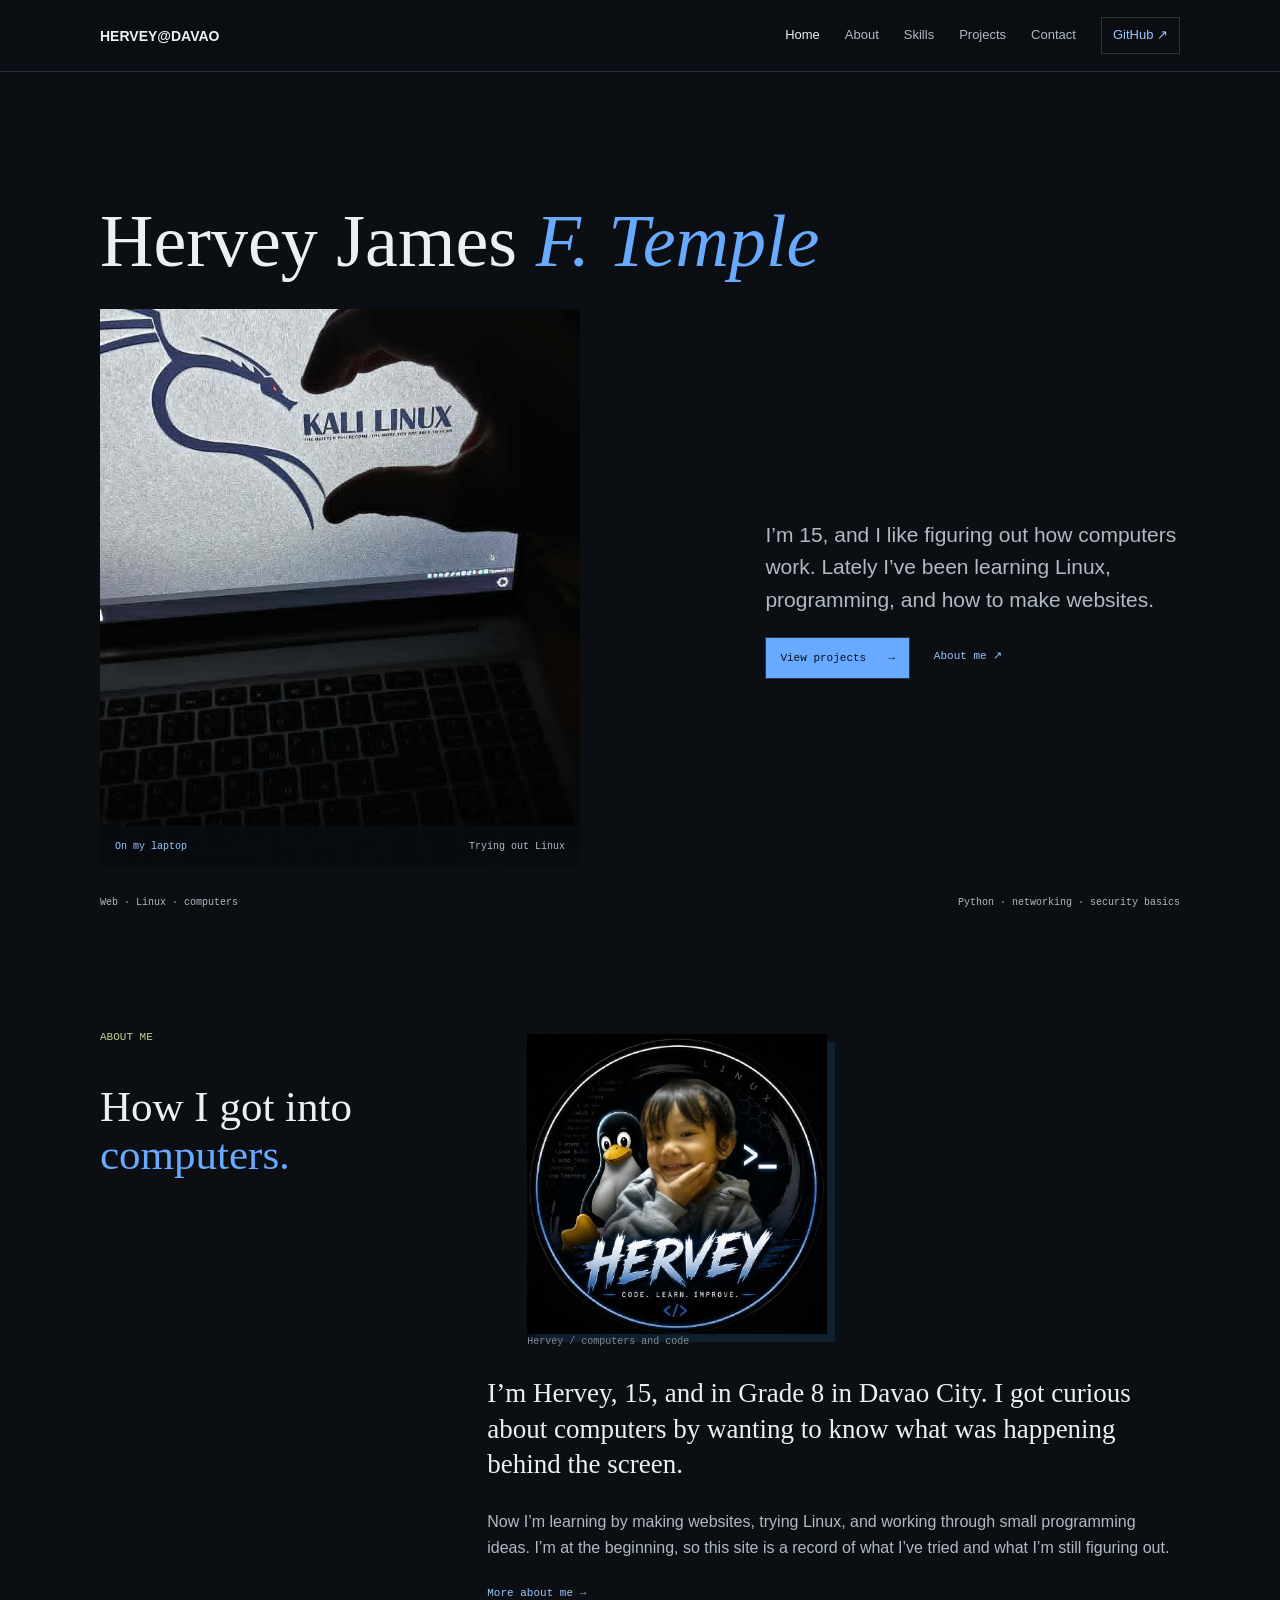
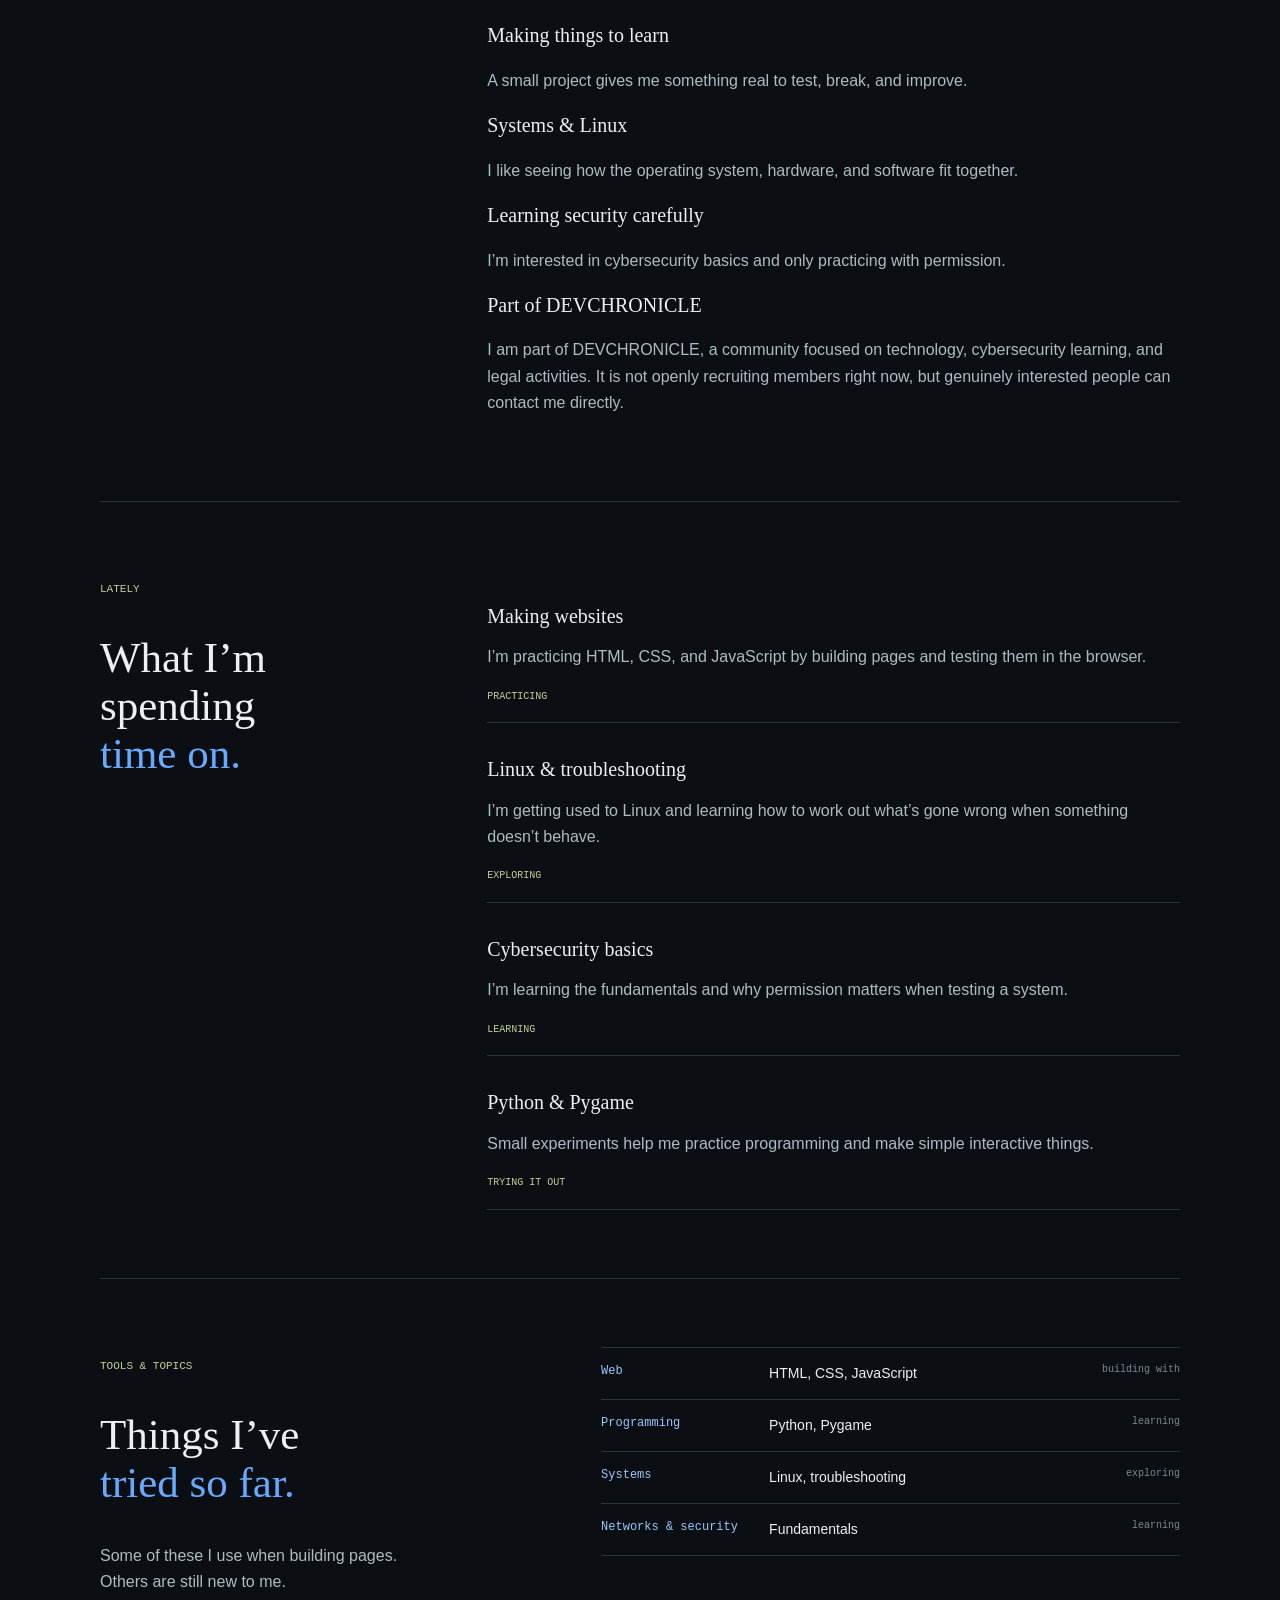
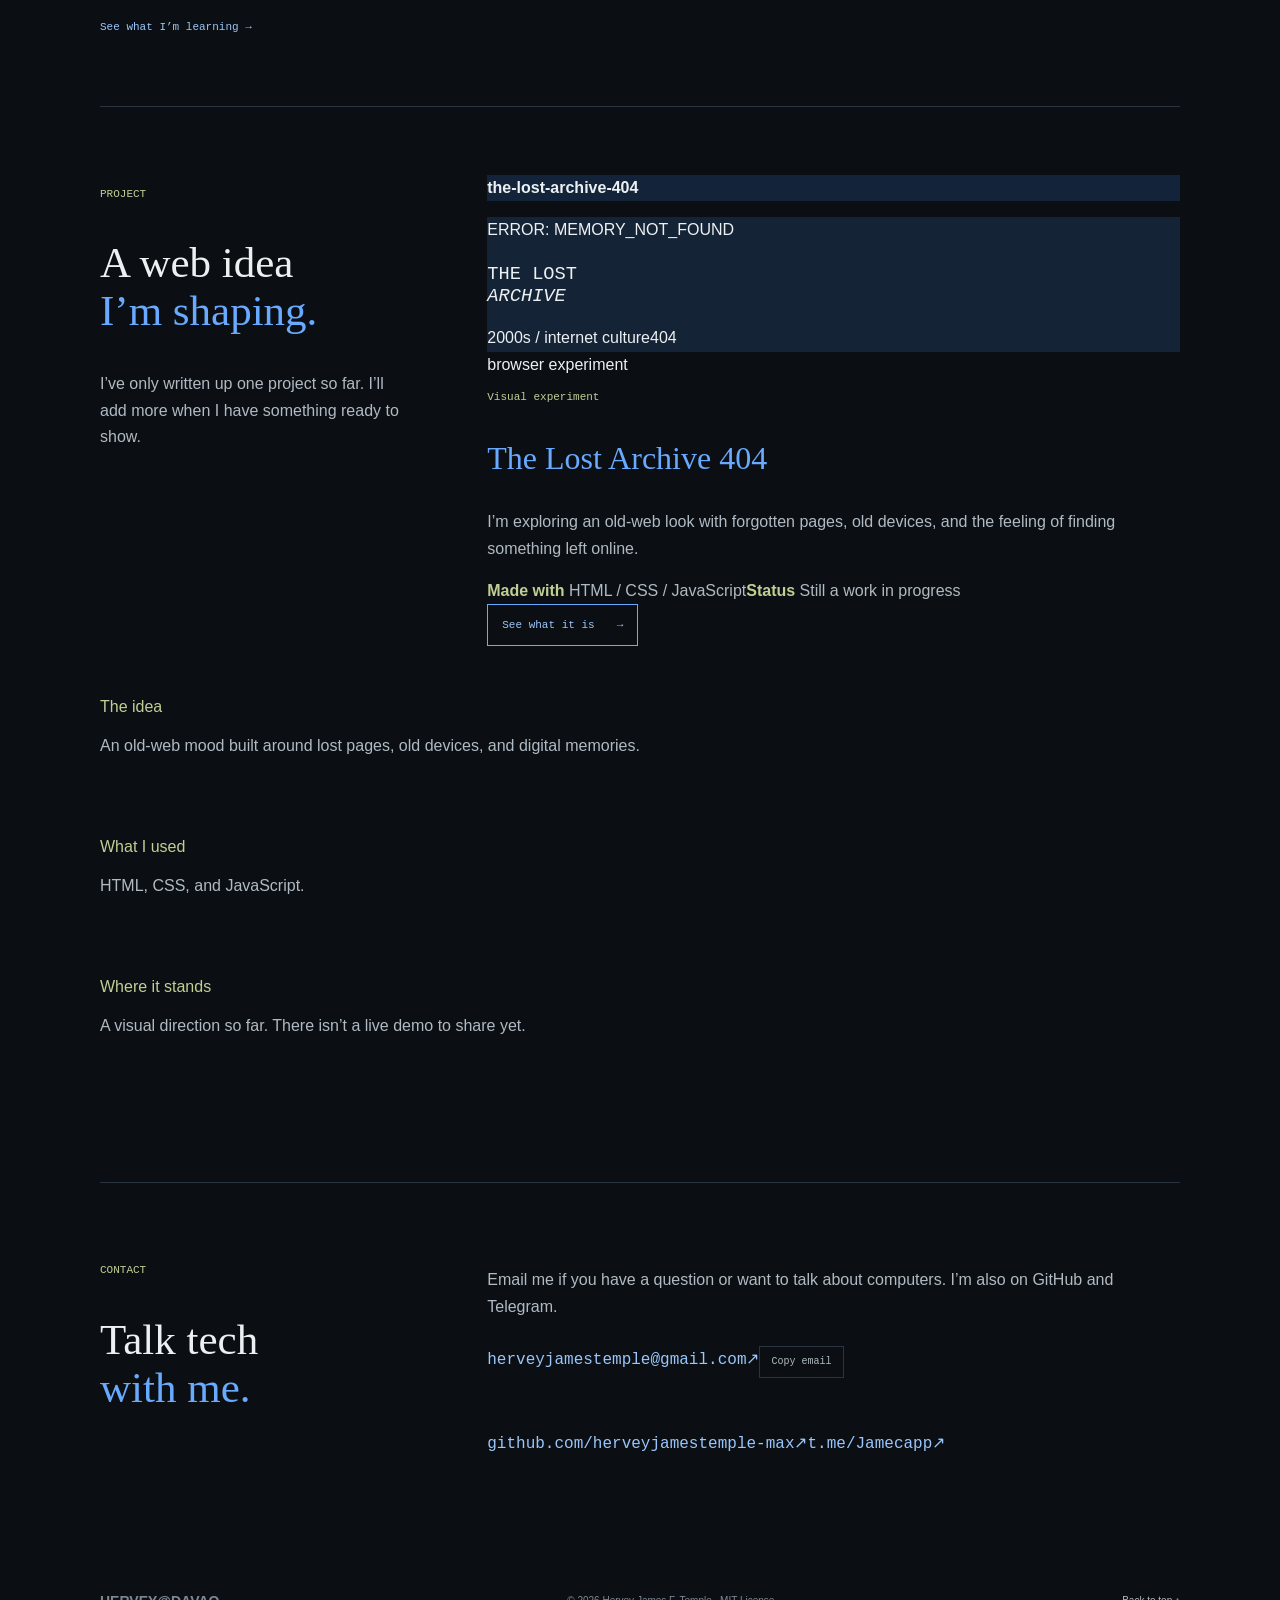
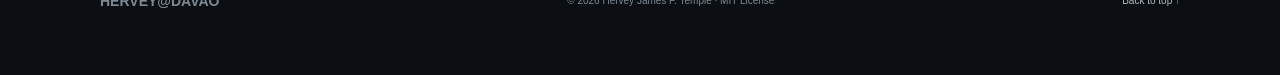
==== commit 8128f86e: "Add files via upload" ====
--- a/index.html
+++ b/index.html
@@ -3,154 +3,105 @@
 <head>
   <meta charset="utf-8">
   <meta name="viewport" content="width=device-width, initial-scale=1">
-  <meta name="theme-color" content="#07111f">
-  <meta name="description" content="Hervey James' personal portfolio: a 15-year-old student from Davao City, Philippines, exploring web development, programming, Linux, cybersecurity and hands-on technology projects.">
-  <title>Hervey James | Personal Portfolio</title>
-  <link rel="preconnect" href="https://fonts.googleapis.com">
-  <link rel="preconnect" href="https://fonts.gstatic.com" crossorigin>
-  <link href="https://fonts.googleapis.com/css2?family=DM+Sans:wght@400;500;600;700&family=Space+Grotesk:wght@400;500;600;700&display=swap" rel="stylesheet">
-  <link rel="stylesheet" href="styles.css">
+  <meta name="theme-color" content="#0b0f13">
+  <meta name="description" content="Hervey James F. Temple is a Grade 8 student in Davao City learning Linux, programming, and web development.">
+  <meta property="og:type" content="website">
+  <meta property="og:title" content="Hervey James F. Temple | Portfolio">
+  <meta property="og:description" content="I’m 15, in Grade 8, and learning Linux, programming, and web development in Davao City.">
+  <title>Hervey James F. Temple | Portfolio</title>
+  <link rel="icon" href="favicon.svg" type="image/svg+xml">
+  <link rel="stylesheet" href="portfolio.css">
 </head>
 <body>
-  <div class="noise" aria-hidden="true"></div>
-  <div class="cursor-light" aria-hidden="true"></div>
-  <div class="scroll-progress" aria-hidden="true"></div>
-
+  <a class="skip-link" href="#top">Skip to content</a>
   <header class="site-header">
-    <a class="wordmark" href="#top" aria-label="Hervey James home">
-      <span>HERVEY JAMES</span>
+    <a class="wordmark" href="index.html" aria-label="Hervey James F. Temple, home">
+      <span>HERVEY@DAVAO</span>
     </a>
     <button class="menu-toggle" type="button" aria-expanded="false" aria-controls="site-nav">
       <span class="menu-lines" aria-hidden="true"><i></i><i></i></span>
       <span class="menu-label">Menu</span>
     </button>
     <nav class="site-nav" id="site-nav" aria-label="Primary navigation">
-      <a class="nav-link is-active" href="#top">Home</a>
-      <a class="nav-link" href="#about">About</a>
-      <a class="nav-link" href="#now">Now</a>
-      <a class="nav-link" href="#process">Process</a>
-      <a class="nav-link" href="#interests">Interests</a>
-      <a class="nav-link" href="#work">Work</a>
+      <a class="nav-link is-active" href="index.html" aria-current="page">Home</a>
+      <a class="nav-link" href="about.html">About</a>
+      <a class="nav-link" href="skills.html">Skills</a>
+      <a class="nav-link" href="projects/index.html">Projects</a>
       <a class="nav-link" href="#contact">Contact</a>
-      <a class="nav-github" href="https://github.com/herveyjamestemple-max" target="_blank" rel="noreferrer">GitHub <span aria-hidden="true">↗</span></a>
+      <a class="nav-github" href="https://github.com/herveyjamestemple-max" target="_blank" rel="noopener noreferrer">GitHub <span aria-hidden="true">↗</span></a>
     </nav>
   </header>
 
   <main id="top">
     <section class="hero section-shell" aria-labelledby="hero-title">
       <div class="hero-gridline" aria-hidden="true"></div>
-      <div class="hero-copy reveal">
-        <p class="eyebrow"><span class="status-dot"></span> Personal portfolio / still learning</p>
-        <h1 id="hero-title">Hervey<br><em>James</em></h1>
-        <p class="hero-intro">I am a student interested in technology, and I learn best by building things. Websites, small experiments, Linux setups, code that breaks, and the work of figuring out why.</p>
-        <div class="hero-actions">
-          <a class="button button-primary" href="#work">Explore the work <span aria-hidden="true">↓</span></a>
-          <a class="text-link" href="#about">A little about me <span aria-hidden="true">↗</span></a>
+      <h1 id="hero-title">Hervey James <em>F. Temple</em></h1>
+      <div class="hero-feature">
+        <figure class="hero-visual">
+          <img src="download.jpeg" alt="My laptop displaying a Linux desktop" width="736" height="1308" fetchpriority="high">
+          <figcaption><span>On my laptop</span><span>Trying out Linux</span></figcaption>
+        </figure>
+        <div class="hero-copy reveal">
+          <p class="hero-intro">I’m 15, and I like figuring out how computers work. Lately I’ve been learning Linux, programming, and how to make websites.</p>
+          <div class="hero-actions">
+            <a class="button button-primary" href="projects/index.html">View projects <span aria-hidden="true">→</span></a>
+            <a class="text-link" href="about.html">About me <span aria-hidden="true">↗</span></a>
+          </div>
         </div>
       </div>
-      <div class="hero-visual" aria-label="Interactive abstract portrait of a connected system">
-        <div class="orbit orbit-one"><span></span></div>
-        <div class="orbit orbit-two"><span></span></div>
-        <div class="hero-core"><span class="core-caption">curious<br>by default</span></div>
-        <div class="signal signal-one">build</div>
-        <div class="signal signal-two">test</div>
-        <div class="signal signal-three">learn</div>
-        <div class="visual-note">a work in progress<br><span>always</span></div>
-      </div>
-      <div class="hero-foot"><span>Davao City, Philippines</span><span class="hero-line"></span><span>Scroll to explore</span></div>
+      <div class="hero-foot"><span>Web · Linux · computers</span><span>Python · networking · security basics</span></div>
     </section>
 
     <section class="about section-shell section-light" id="about" aria-labelledby="about-title">
-      <div class="section-heading reveal"><p class="section-kicker">About</p><h2 id="about-title">Curiosity is<br><span>the starting point.</span></h2></div>
+      <div class="section-heading reveal"><p class="section-kicker">About me</p><h2 id="about-title">How I got into<br><span>computers.</span></h2></div>
       <div class="about-layout">
-        <div class="about-statement reveal"><figure class="about-portrait"><img src="30f6a263-8914-494f-acf3-deb1fc8141c1.png" alt="Hervey James with a Linux penguin and coding-themed artwork"><figcaption>Hervey James / learning through technology</figcaption></figure><p>I am 15, a student at Tamugan National High School from Davao City, Philippines, exploring how technology works by making things with it.</p><p class="muted-copy">I am still learning, experimenting with projects, and following the questions that come up along the way. How does a system fit together? What happens underneath the interface? Can I make this clearer, faster, or more useful?</p></div>
+        <div class="about-statement reveal"><figure class="about-portrait"><img src="30f6a263-8914-494f-acf3-deb1fc8141c1.png" alt="Hervey James with Linux and coding-themed artwork" width="460" height="460" loading="lazy"><figcaption>Hervey / computers and code</figcaption></figure><p>I’m Hervey, 15, and in Grade 8 in Davao City. I got curious about computers by wanting to know what was happening behind the screen.</p><p class="muted-copy">Now I’m learning by making websites, trying Linux, and working through small programming ideas. I’m at the beginning, so this site is a record of what I’ve tried and what I’m still figuring out.</p><a class="text-link" href="about.html">More about me <span aria-hidden="true">→</span></a></div>
         <div class="about-details reveal">
-          <div class="detail-row"><div><h3>Learning through making</h3><p>Small experiments are where I turn an idea into something I can actually inspect, change, and understand.</p></div></div>
-          <div class="detail-row"><div><h3>Looking under the surface</h3><p>Linux, computer systems, hardware, software, and cybersecurity concepts all give me different ways to ask better questions.</p></div></div>
-          <div class="detail-row"><div><h3>Keeping it honest</h3><p>This site is a snapshot of what I am exploring now, not a claim that I have finished learning.</p></div></div>
+          <div class="detail-row"><div><h3>Making things to learn</h3><p>A small project gives me something real to test, break, and improve.</p></div></div>
+          <div class="detail-row"><div><h3>Systems &amp; Linux</h3><p>I like seeing how the operating system, hardware, and software fit together.</p></div></div>
+          <div class="detail-row"><div><h3>Learning security carefully</h3><p>I’m interested in cybersecurity basics and only practicing with permission.</p></div></div>
           <div class="detail-row"><div><h3>Part of DEVCHRONICLE</h3><p>I am part of DEVCHRONICLE, a community focused on technology, cybersecurity learning, and legal activities. It is not openly recruiting members right now, but genuinely interested people can contact me directly.</p></div></div>
         </div>
       </div>
     </section>
 
     <section class="now section-shell section-light" id="now" aria-labelledby="now-title">
-      <div class="section-heading reveal"><p class="section-kicker">Currently exploring</p><h2 id="now-title">A few directions<br><span>on my mind.</span></h2></div>
+      <div class="section-heading reveal"><p class="section-kicker">Lately</p><h2 id="now-title">What I’m spending<br><span>time on.</span></h2></div>
       <div class="now-grid reveal">
-        <article class="now-item"><h3>Websites with a point of view</h3><p>I am interested in how HTML, CSS, and JavaScript can make a website feel specific to the person behind it.</p><span class="now-state">Building with</span></article>
-        <article class="now-item"><h3>Systems beneath the screen</h3><p>Linux, computer systems, hardware, and software give me more ways to understand what a computer is doing.</p><span class="now-state">Exploring</span></article>
-        <article class="now-item"><h3>Security concepts</h3><p>I am learning about cybersecurity and pentesting concepts with attention to how systems can be examined responsibly.</p><span class="now-state">Learning</span></article>
-        <article class="now-item"><h3>Small interactive experiments</h3><p>Basic game development and Pygame let me practice logic, feedback, and interaction in a different kind of environment.</p><span class="now-state">Experimenting</span></article>
-      </div>
-    </section>
-
-    <section class="process section-shell" id="process" aria-labelledby="process-title">
-      <div class="process-heading reveal"><p class="section-kicker">How I learn</p><h2 id="process-title">Make it real<br><span>then understand it.</span></h2><p>I learn best when an idea becomes something I can run, inspect, change, and try again.</p></div>
-      <figure class="process-photo reveal"><img src="download.jpeg" alt="A laptop showing Kali Linux while Hervey experiments with a computer system"><figcaption>Exploring Linux, one experiment at a time.</figcaption></figure>
-      <div class="process-line reveal">
-        <div class="process-step"><h3>Start with a question</h3><p>What should this do? What am I trying to understand?</p></div>
-        <div class="process-step"><h3>Build a small version</h3><p>I work with the tools I know and give the idea a shape.</p></div>
-        <div class="process-step"><h3>Look closely</h3><p>I test what I made, notice what feels wrong, and follow the cause.</p></div>
-        <div class="process-step"><h3>Keep learning</h3><p>The next improvement usually starts with a better question.</p></div>
-      </div>
-    </section>
-
-    <section class="interests section-shell" id="interests" aria-labelledby="interests-title">
-      <div class="section-heading interests-heading reveal"><p class="section-kicker">Interests</p><h2 id="interests-title">The things<br><span>pulling me in.</span></h2><p class="heading-aside">Select an area to see what I am drawn to within it.</p></div>
-      <div class="interest-explorer reveal">
-        <div class="interest-list" role="tablist" aria-label="Areas of interest">
-          <button class="interest-tab is-selected" type="button" role="tab" aria-selected="true" data-interest="web">Web development <span>↗</span></button>
-          <button class="interest-tab" type="button" role="tab" aria-selected="false" data-interest="systems">Systems & Linux <span>↗</span></button>
-          <button class="interest-tab" type="button" role="tab" aria-selected="false" data-interest="security">Cybersecurity <span>↗</span></button>
-          <button class="interest-tab" type="button" role="tab" aria-selected="false" data-interest="hardware">Hardware & software <span>↗</span></button>
-          <button class="interest-tab" type="button" role="tab" aria-selected="false" data-interest="games">Game experiments <span>↗</span></button>
-        </div>
-        <div class="interest-panel" role="tabpanel" aria-live="polite">
-          <div class="panel-graphic graphic-web" aria-hidden="true"><span>&lt;/&gt;</span><i></i><i></i><i></i></div>
-          <h3>Making the browser<br>feel like a place.</h3>
-          <p>I enjoy the mix of structure, visual detail, and interaction that comes with building for the web. HTML, CSS, and JavaScript are a practical way to turn a thought into something other people can use.</p>
-          <div class="panel-tags"><span>HTML</span><span>CSS</span><span>JavaScript</span></div>
-        </div>
+        <article class="now-item"><h3>Making websites</h3><p>I’m practicing HTML, CSS, and JavaScript by building pages and testing them in the browser.</p><span class="now-state">Practicing</span></article>
+        <article class="now-item"><h3>Linux &amp; troubleshooting</h3><p>I’m getting used to Linux and learning how to work out what’s gone wrong when something doesn’t behave.</p><span class="now-state">Exploring</span></article>
+        <article class="now-item"><h3>Cybersecurity basics</h3><p>I’m learning the fundamentals and why permission matters when testing a system.</p><span class="now-state">Learning</span></article>
+        <article class="now-item"><h3>Python &amp; Pygame</h3><p>Small experiments help me practice programming and make simple interactive things.</p><span class="now-state">Trying it out</span></article>
       </div>
     </section>
 
     <section class="skills section-shell section-light" id="skills" aria-labelledby="skills-title">
-      <div class="skills-intro reveal"><p class="section-kicker">Toolkit</p><h2 id="skills-title">Tools I am<br><span>getting to know.</span></h2><p>Not a leaderboard. Just a living list of technologies I have worked with or explored.</p></div>
-      <div class="skills-board reveal">
-        <div class="skill-filter" role="tablist" aria-label="Filter technologies"><button class="filter-button is-active" type="button" data-filter="all">All</button><button class="filter-button" type="button" data-filter="code">Code</button><button class="filter-button" type="button" data-filter="workflow">Workflow</button><button class="filter-button" type="button" data-filter="explore">Exploring</button></div>
-        <div class="skill-grid">
-          <button class="skill-item" type="button" data-category="code" data-note="Building pages and interfaces with structure that makes sense."><span class="skill-symbol">&lt;/&gt;</span><strong>HTML</strong><small>Building with</small></button>
-          <button class="skill-item" type="button" data-category="code" data-note="Exploring layout, motion, colour, and the details that give a page its character."><span class="skill-symbol">#</span><strong>CSS</strong><small>Building with</small></button>
-          <button class="skill-item" type="button" data-category="code" data-note="Adding behaviour and making interfaces respond to people."><span class="skill-symbol">JS</span><strong>JavaScript</strong><small>Building with</small></button>
-          <button class="skill-item" type="button" data-category="code explore" data-note="Learning by writing small programs and testing ideas."><span class="skill-symbol">Py</span><strong>Python</strong><small>Exploring</small></button>
-          <button class="skill-item" type="button" data-category="workflow" data-note="Keeping track of changes and learning how projects evolve."><span class="skill-symbol">⌘</span><strong>Git</strong><small>Familiar with</small></button>
-          <button class="skill-item" type="button" data-category="workflow" data-note="A place to share code and keep experiments accessible."><span class="skill-symbol">GH</span><strong>GitHub</strong><small>Using</small></button>
-          <button class="skill-item" type="button" data-category="workflow" data-note="The editor I use to write, inspect, and rethink projects."><span class="skill-symbol">VS</span><strong>VS Code</strong><small>Using</small></button>
-          <button class="skill-item" type="button" data-category="explore" data-note="Exploring the command line, the operating system, and the ideas beneath the desktop."><span class="skill-symbol">_</span><strong>Linux</strong><small>Exploring</small></button>
-          <button class="skill-item" type="button" data-category="explore" data-note="A first step into making interactive things beyond the browser."><span class="skill-symbol">P</span><strong>Pygame</strong><small>Experimenting</small></button>
-        </div>
-        <p class="skill-note" aria-live="polite">Select a technology to see a little more.</p>
+      <div class="skills-layout">
+        <div class="skills-intro reveal"><p class="section-kicker">Tools &amp; topics</p><h2 id="skills-title">Things I’ve<br><span>tried so far.</span></h2><p>Some of these I use when building pages. Others are still new to me.</p><a class="text-link" href="skills.html">See what I’m learning <span aria-hidden="true">→</span></a></div>
+        <dl class="skill-preview-list reveal">
+          <div><dt>Web</dt><dd>HTML, CSS, JavaScript <span>building with</span></dd></div>
+          <div><dt>Programming</dt><dd>Python, Pygame <span>learning</span></dd></div>
+          <div><dt>Systems</dt><dd>Linux, troubleshooting <span>exploring</span></dd></div>
+          <div><dt>Networks &amp; security</dt><dd>Fundamentals <span>learning</span></dd></div>
+        </dl>
       </div>
     </section>
 
     <section class="work section-shell" id="work" aria-labelledby="work-title">
-      <div class="work-header reveal"><div><p class="section-kicker">Selected work</p><h2 id="work-title">One project,<br><span>properly introduced.</span></h2></div><p class="work-aside">A small collection is better than a crowded shelf. More experiments will appear as they become real enough to share.</p></div>
+      <div class="work-header reveal"><div><p class="section-kicker">Project</p><h2 id="work-title">A web idea<br><span>I’m shaping.</span></h2></div><p class="work-aside">I’ve only written up one project so far. I’ll add more when I have something ready to show.</p></div>
       <article class="project-feature reveal">
-        <div class="project-art"><div class="project-window"><div class="window-bar"><span></span><span></span><span></span><b>the-lost-archive-404</b></div><div class="project-screen"><div class="screen-scan"></div><p class="screen-code">ERROR: MEMORY_NOT_FOUND</p><h3>THE LOST<br><em>ARCHIVE</em></h3><div class="screen-footer"><span>2000s / internet culture</span><span>404</span></div></div></div><span class="art-label">browser experiment</span></div>
-        <div class="project-info"><p class="project-type">Personal website / experiment</p><h3>The Lost Archive 404</h3><p>A project shaped by nostalgic internet culture, Nokia-era technology, vintage cameras, 2000s aesthetics, emo and grunge references, archived memories, and old-school digital culture.</p><div class="project-meta"><span><b>Built with</b> HTML / CSS / JavaScript</span><span><b>Focus</b> Mood, memory, web culture</span></div><button class="button button-outline project-toggle" type="button" aria-expanded="false">Read the note <span aria-hidden="true">+</span></button><div class="project-note" hidden>This is an honest snapshot of one direction I have explored. The details belong to the project itself, so this page leaves room for the work to speak rather than inventing a backstory around it.</div></div>
+        <a class="project-art project-art-link" href="projects/the-lost-archive-404.html" aria-label="View The Lost Archive 404 project"><div class="project-window"><div class="window-bar"><span></span><span></span><span></span><b>the-lost-archive-404</b></div><div class="project-screen"><div class="screen-scan"></div><p class="screen-code">ERROR: MEMORY_NOT_FOUND</p><h3>THE LOST<br><em>ARCHIVE</em></h3><div class="screen-footer"><span>2000s / internet culture</span><span>404</span></div></div></div><span class="art-label">browser experiment</span></a>
+        <div class="project-info"><p class="project-type">Visual experiment</p><h3><a href="projects/the-lost-archive-404.html">The Lost Archive 404</a></h3><p>I’m exploring an old-web look with forgotten pages, old devices, and the feeling of finding something left online.</p><div class="project-meta"><span><b>Made with</b> HTML / CSS / JavaScript</span><span><b>Status</b> Still a work in progress</span></div><a class="button button-outline" href="projects/the-lost-archive-404.html">See what it is <span aria-hidden="true">→</span></a></div>
       </article>
-      <div class="project-context reveal"><div><span>What draws me to it</span><p>Nostalgic internet culture, older web culture, Nokia-era technology, vintage cameras, 2000s aesthetics, emo and grunge references, and archived memories.</p></div><div><span>What I used</span><p>HTML, CSS, and JavaScript, with the project shaped through visual experimentation and interaction.</p></div><div><span>Where it stands</span><p>A personal project that represents one direction I have explored. More work can join it when there is something real to share.</p></div></div>
-    </section>
-
-    <section class="github-band section-shell" aria-labelledby="github-title">
-      <div class="github-orbit" aria-hidden="true"><span>GH</span></div><div class="github-copy reveal"><p class="section-kicker">GitHub</p><h2 id="github-title">The code lives<br><span>somewhere public.</span></h2><p>My GitHub is where projects, experiments, and unfinished thoughts can be found as they develop.</p><a class="button button-primary" href="https://github.com/herveyjamestemple-max" target="_blank" rel="noreferrer">Open GitHub <span aria-hidden="true">↗</span></a></div>
+      <div class="project-context reveal"><div><span>The idea</span><p>An old-web mood built around lost pages, old devices, and digital memories.</p></div><div><span>What I used</span><p>HTML, CSS, and JavaScript.</p></div><div><span>Where it stands</span><p>A visual direction so far. There isn’t a live demo to share yet.</p></div></div>
     </section>
 
     <section class="contact section-shell section-light" id="contact" aria-labelledby="contact-title">
-      <div class="contact-layout reveal"><div><p class="section-kicker">Contact</p><h2 id="contact-title">Start with<br><span>the work.</span></h2></div><div class="contact-copy"><p>If you want to get in touch, email is the best place to start. You can also find me on GitHub, Facebook, and Telegram.</p><a class="contact-link" href="mailto:herveyjamestemple@gmail.com"><span>herveyjamestemple@gmail.com</span><span aria-hidden="true">↗</span></a><a class="contact-link" href="https://github.com/herveyjamestemple-max" target="_blank" rel="noreferrer"><span>github.com/herveyjamestemple-max</span><span aria-hidden="true">↗</span></a><div class="contact-link"><span>Hervey James</span><span aria-hidden="true">Facebook</span></div><a class="contact-link" href="http://t.me/Jamecapp" target="_blank" rel="noreferrer"><span>t.me/Jamecapp</span><span aria-hidden="true">↗</span></a></div></div>
+      <div class="contact-layout reveal"><div><p class="section-kicker">Contact</p><h2 id="contact-title">Talk tech<br><span>with me.</span></h2></div><div class="contact-copy"><p>Email me if you have a question or want to talk about computers. I’m also on GitHub and Telegram.</p><a class="contact-link" href="mailto:herveyjamestemple@gmail.com"><span>herveyjamestemple@gmail.com</span><span aria-hidden="true">↗</span></a><button class="copy-button" type="button" data-copy="herveyjamestemple@gmail.com">Copy email</button><p class="copy-status" aria-live="polite"></p><a class="contact-link" href="https://github.com/herveyjamestemple-max" target="_blank" rel="noopener noreferrer"><span>github.com/herveyjamestemple-max</span><span aria-hidden="true">↗</span></a><a class="contact-link" href="https://t.me/Jamecapp" target="_blank" rel="noopener noreferrer"><span>t.me/Jamecapp</span><span aria-hidden="true">↗</span></a></div></div>
     </section>
   </main>
 
-  <footer class="site-footer section-shell"><a class="wordmark" href="#top"><span>HERVEY JAMES</span></a><p>© <span id="footer-year">2026</span> Hervey James · Code licensed under MIT.</p><span class="footer-links"><a href="LICENSE">MIT License</a><a href="#top" class="back-top">Back to top ↑</a></span></footer>
-  <script src="script.js"></script>
+  <footer class="site-footer section-shell"><a class="wordmark" href="index.html"><span>HERVEY@DAVAO</span></a><p>© <span data-year></span> Hervey James F. Temple · <a href="LICENSE">MIT License</a></p><span class="footer-links"><a href="#top" class="back-top">Back to top ↑</a></span></footer>
+  <script src="site.js" defer></script>
 </body>
 </html>
--- a/portfolio.css
+++ b/portfolio.css
@@ -0,0 +1,428 @@
+:root { color-scheme: dark; --bg: #08111d; --panel: #0d1a29; --text: #e7edf4; --muted: #a5b2c0; --dim: #718093; --blue: #61a9ff; --blue-soft: #9bcaff; --line: #26384b; --mono: "Cascadia Code", "Consolas", "SFMono-Regular", monospace; --sans: "Bahnschrift", "Segoe UI", sans-serif; --wrap: 1120px; }
+* { box-sizing: border-box; }
+html { scroll-behavior: smooth; scroll-padding-top: 90px; }
+body { margin: 0; background: var(--bg); color: var(--text); font: 16px/1.65 var(--sans); }
+body::before { position: fixed; inset: 0; z-index: -1; background-image: linear-gradient(rgba(122,157,194,.035) 1px, transparent 1px), linear-gradient(90deg, rgba(122,157,194,.035) 1px, transparent 1px); background-size: 42px 42px; content: ""; pointer-events: none; }
+a { color: inherit; text-decoration: none; }
+button { color: inherit; font: inherit; }
+a:focus-visible, button:focus-visible { outline: 2px solid var(--blue-soft); outline-offset: 4px; }
+.skip-link { position: fixed; top: 8px; left: 8px; z-index: 50; padding: 10px 14px; transform: translateY(-150%); background: var(--blue); color: #06101b; }
+.skip-link:focus { transform: translateY(0); }
+.site-header { position: sticky; top: 0; z-index: 20; display: flex; align-items: center; justify-content: space-between; min-height: 72px; padding: 0 max(32px, calc((100vw - var(--wrap)) / 2)); border-bottom: 1px solid rgba(92,121,151,.3); background: rgba(8,17,29,.97); }
+.wordmark { font: 600 13px/1 var(--mono); }
+.site-nav { display: flex; align-items: center; gap: 25px; color: var(--muted); font: 11px/1.4 var(--mono); }
+.site-nav a { padding: 8px 0; transition: color .18s ease; }
+.site-nav a:hover, .site-nav a[aria-current="page"] { color: var(--text); }
+.nav-github { color: var(--blue-soft) !important; }
+.menu-toggle { display: none; }
+.section-shell { width: min(var(--wrap), calc(100% - 64px)); margin-inline: auto; padding: 76px 0; }
+.hero { display: grid; grid-template-columns: 1fr .7fr; align-items: center; gap: 55px; min-height: 630px; padding-top: 105px; padding-bottom: 65px; }
+.hero-gridline { display: none; }
+.hero-copy { max-width: 650px; }
+.eyebrow, .section-kicker, .project-type { color: var(--blue-soft); font: 11px/1.6 var(--mono); letter-spacing: 0; text-transform: none; }
+.eyebrow { margin-bottom: 25px; }
+.status-dot { width: 8px; height: 8px; background: #78c798; box-shadow: 0 0 0 4px rgba(120,199,152,.1); }
+h1, h2, h3 { font-family: var(--mono); letter-spacing: 0; line-height: 1.18; }
+h1 { margin-bottom: 24px; font-size: clamp(40px, 6vw, 76px); font-weight: 600; text-transform: none; }
+h1 em, h2 span, .project-info h3 { color: var(--blue); font-style: normal; }
+.hero-intro { max-width: 560px; color: var(--text); font-size: 18px; line-height: 1.65; }
+.hero-actions { display: flex; align-items: center; gap: 24px; }
+.button { display: inline-flex; align-items: center; justify-content: space-between; min-height: 42px; gap: 22px; padding: 10px 14px; border: 1px solid var(--line); font: 11px/1.4 var(--mono); letter-spacing: 0; text-transform: none; transition: background .18s, border-color .18s; }
+.button:hover { transform: none; border-color: var(--blue); }
+.button-primary { background: var(--blue); color: #06111d; }
+.button-primary:hover { background: var(--blue-soft); }
+.button-outline { border-color: var(--blue); background: transparent; color: var(--blue-soft); }
+.text-link { padding-bottom: 3px; border-color: var(--line); color: var(--blue-soft); font: 11px/1.5 var(--mono); }
+.text-link:hover { border-color: var(--blue); color: white; }
+.hero-visual { height: 360px; max-width: 360px; width: 100%; margin: 0 0 0 auto; border: 1px solid var(--line); background: var(--panel) url("30f6a263-8914-494f-acf3-deb1fc8141c1.png") center/contain no-repeat; transform: none; }
+.hero-visual::before, .hero-visual::after, .hero-visual > * { display: none; }
+.hero-foot { right: 0; bottom: 10px; left: 0; font: 10px/1.5 var(--mono); letter-spacing: 0; }
+.section-light, .now { background: transparent; color: var(--text); }
+.section-light::before { display: none; }
+.section-heading { margin-bottom: 40px; }
+.section-heading h2, .skills-intro h2, .work-header h2, .github-copy h2, .contact h2 { font-size: clamp(29px, 4vw, 45px); line-height: 1.2; font-weight: 500; }
+.section-heading h2 span, .skills-intro h2 span, .work-header h2 span, .github-copy h2 span, .contact h2 span { color: var(--blue); }
+.section-kicker { margin-bottom: 13px; }
+.about-layout { grid-template-columns: .8fr 1.2fr; gap: 9vw; }
+.about-portrait { max-width: 300px; }
+.about-portrait img { display: block; width: 100%; height: auto; border-color: var(--line); box-shadow: 8px 8px 0 rgba(35,79,124,.25); }
+.about-portrait figcaption { color: var(--dim); font: 10px/1.5 var(--mono); letter-spacing: 0; }
+.about-statement > p:first-of-type { font: 500 clamp(22px, 2.5vw, 31px)/1.3 var(--mono); letter-spacing: 0; }
+.muted-copy, .detail-row p, .now-item p, .hero-intro, .hero-note { color: var(--muted); }
+.detail-row { border-color: var(--line); }
+.detail-row h3, .now-item h3 { font-family: var(--mono); font-weight: 500; letter-spacing: 0; }
+.now { border-top: 1px solid var(--line); }
+.now-grid { border-color: var(--line); }
+.now-item { min-height: 220px; border-color: var(--line); transition: background .18s; }
+.now-item:hover { background: var(--panel); transform: none; }
+.now-item h3 { font-size: 18px; }
+.now-item p { min-height: 0; }
+.now-state { color: var(--blue-soft); font: 10px/1.5 var(--mono); }
+.process, .interests { background: transparent; border-top: 1px solid var(--line); }
+.process-heading h2, .interests-heading h2 { font-size: clamp(29px, 4vw, 45px); line-height: 1.2; font-weight: 500; }
+.process-heading p:last-child, .process-step p, .heading-aside { color: var(--muted); }
+.process-photo { width: min(360px, 100%); height: 430px; margin: 0 auto 45px; overflow: hidden; border-color: var(--line); }
+.process-photo img { display: block; width: 100%; height: 100%; object-fit: cover; }
+.process-line { border-color: var(--line); }
+.process-step { border-color: var(--line); }
+.process-step h3 { font: 500 17px/1.4 var(--mono); }
+.interest-explorer { min-height: 0; border-color: var(--line); }
+.interest-list { border-color: var(--line); }
+.interest-tab { color: var(--muted); font: 18px/1.3 var(--mono); letter-spacing: 0; }
+.interest-tab:hover, .interest-tab.is-selected { background: rgba(43,127,255,.08); }
+.interest-panel { padding: 45px; }
+.interest-panel h3 { font: 500 22px/1.35 var(--mono); }
+.interest-panel p, .panel-tags span { color: var(--muted); }
+.panel-graphic { max-width: 380px; }
+.skills { grid-template-columns: .7fr 1.3fr; gap: 7vw; border-top: 1px solid var(--line); }
+.skills-intro p:last-child { color: var(--muted); }
+.skills-board { border-color: var(--line); }
+.skill-filter { border-color: var(--line); }
+.filter-button { color: var(--muted); font: 11px/1.4 var(--mono); }
+.filter-button.is-active, .filter-button:hover { color: var(--blue-soft); }
+.skill-grid { border-color: var(--line); }
+.skill-item { border-color: var(--line); background: transparent; cursor: pointer; }
+.skill-item:hover, .skill-item.is-selected { background: var(--panel); }
+.skill-symbol { border-color: var(--line); color: var(--blue-soft); font-family: var(--mono); }
+.skill-item small, .skill-note { color: var(--muted); }
+.work { background: transparent; border-top: 1px solid var(--line); }
+.work-header { margin-bottom: 40px; }
+.work-aside { color: var(--muted); }
+.project-feature { min-height: 0; border-color: var(--line); }
+.project-art { padding: 38px 38px 48px 0; border-color: var(--line); }
+.project-art-link { color: inherit; cursor: pointer; }
+.project-window { transform: none; box-shadow: none; }
+.project-window:hover { transform: none; box-shadow: none; }
+.window-bar { background: #13243a; }
+.project-screen { background-color: #142335; }
+.project-screen h3 { font-family: var(--mono); letter-spacing: 0; }
+.screen-scan { display: none; }
+.project-info h3 { font: 500 clamp(24px, 3vw, 34px)/1.2 var(--mono); }
+.project-info > p:not(.project-type), .project-meta span, .project-context p { color: var(--muted); }
+.project-meta b, .project-context span { color: var(--blue-soft); }
+.project-note { color: var(--muted); }
+.project-context { border-color: var(--line); }
+.project-context > div { border-color: var(--line); }
+.github-band { min-height: 320px; border-top: 1px solid var(--line); }
+.github-orbit { display: none; }
+.github-band { display: block; }
+.github-copy { max-width: 700px; }
+.github-copy > p:not(.section-kicker) { color: var(--muted); }
+.contact { background: transparent; color: var(--text); border-top: 1px solid var(--line); }
+.contact-layout { gap: 9vw; }
+.contact-copy > p { color: var(--muted); }
+.contact-link { border-color: var(--line); color: var(--blue-soft); font-family: var(--mono); overflow-wrap: anywhere; }
+.contact-link:hover { color: white; }
+.copy-button { margin: 10px 0; padding: 8px 11px; border: 1px solid var(--line); background: transparent; color: var(--muted); font: 10px/1.4 var(--mono); cursor: pointer; }
+.copy-button:hover { border-color: var(--blue); color: white; }
+.copy-status { min-height: 22px; margin-bottom: 8px; color: var(--blue-soft); font-size: 12px; }
+.site-footer { display: flex; align-items: center; justify-content: space-between; gap: 20px; padding-block: 25px; border-color: var(--line); color: var(--dim); font: 10px/1.5 var(--mono); }
+.site-footer p { margin: 0; }
+.footer-links { gap: 18px; }
+.footer-links > a:first-child, .back-top { color: var(--muted); }
+.site-footer a:hover { color: var(--blue-soft); }
+.route-main { min-height: 68vh; padding-top: 68px; }
+.route-heading { max-width: 760px; margin-bottom: 48px; }
+.route-heading h1 { max-width: 760px; margin-bottom: 19px; font-size: clamp(36px, 6vw, 62px); line-height: 1.15; }
+.route-heading > p:last-child { max-width: 620px; margin-bottom: 0; color: var(--muted); }
+.about-page-grid { display: grid; grid-template-columns: minmax(230px, .65fr) 1fr; align-items: start; gap: clamp(35px, 8vw, 105px); }
+.about-page-portrait, .about-page-note { margin: 0; padding: 12px; border: 1px solid var(--line); background: var(--panel); }
+.about-page-portrait { max-width: 350px; }
+.about-page-portrait img, .about-page-note img { display: block; width: 100%; height: auto; border: 1px solid var(--line); }
+.about-page-portrait figcaption, .about-page-note figcaption { padding-top: 11px; color: var(--dim); font: 10px/1.6 var(--mono); }
+.route-copy { max-width: 650px; color: var(--muted); }
+.route-copy p { margin-bottom: 19px; }
+.route-copy h2 { margin: 35px 0 12px; color: var(--text); font: 500 20px/1.4 var(--mono); }
+.about-page-note { max-width: 370px; margin-top: 38px; }
+.skill-catalog { display: grid; grid-template-columns: repeat(2, minmax(0, 1fr)); border-top: 1px solid var(--line); border-left: 1px solid var(--line); }
+.skill-category { min-height: 190px; padding: 23px; border-right: 1px solid var(--line); border-bottom: 1px solid var(--line); }
+.skill-category h2 { margin-bottom: 9px; font: 500 17px/1.4 var(--mono); }
+.skill-category > p { min-height: 44px; margin-bottom: 16px; color: var(--muted); font-size: 13px; }
+.skill-tags { display: flex; flex-wrap: wrap; gap: 8px; }
+.skill-tag { padding: 4px 8px; border: 1px solid #33475d; color: var(--text); font: 10px/1.5 var(--mono); }
+.skill-tag.learning { border-color: #385a7e; color: var(--blue-soft); }
+.skill-tag.exploring { border-style: dashed; color: var(--muted); }
+.skill-legend { display: flex; flex-wrap: wrap; gap: 10px 24px; margin-top: 18px; color: var(--muted); font: 10px/1.6 var(--mono); }
+.skill-legend span { display: inline-flex; align-items: center; gap: 8px; }
+.legend-swatch { width: 9px; height: 9px; border: 1px solid #33475d; }
+.legend-swatch.learning { border-color: #385a7e; }
+.legend-swatch.exploring { border-style: dashed; }
+.project-catalog { display: grid; gap: 18px; }
+.project-card { display: grid; grid-template-columns: minmax(0, .9fr) 1fr; align-items: center; gap: 32px; padding: 20px; border: 1px solid var(--line); background: rgba(13,26,41,.62); }
+.project-card-preview { display: block; min-width: 0; }
+.project-card-copy h2 { margin-bottom: 12px; font: 500 24px/1.3 var(--mono); }
+.project-card-copy > p:not(.section-kicker) { color: var(--muted); font-size: 14px; }
+.project-detail { max-width: 920px; }
+.breadcrumbs { margin-bottom: 28px; color: var(--muted); font: 11px/1.6 var(--mono); }
+.breadcrumbs ol { display: flex; flex-wrap: wrap; gap: 9px; margin: 0; padding: 0; list-style: none; }
+.breadcrumbs li + li::before { margin-right: 9px; color: var(--dim); content: "/"; }
+.breadcrumbs a:hover { color: white; }
+.project-detail-preview { margin: 0 0 32px; padding: 14px; border: 1px solid var(--line); background: var(--panel); }
+.project-detail-preview .preview-screen { min-height: 340px; }
+.project-detail-preview figcaption { padding-top: 12px; color: var(--muted); font-size: 12px; }
+.project-facts { display: grid; grid-template-columns: 150px 1fr; margin: 0; border-top: 1px solid var(--line); }
+.project-facts dt, .project-facts dd { margin: 0; padding: 13px 0; border-bottom: 1px solid var(--line); }
+.project-facts dt { color: var(--blue-soft); font: 11px/1.6 var(--mono); }
+.project-facts dd { color: var(--muted); }
+.project-notes { margin-top: 32px; border-top: 1px solid var(--line); }
+.project-notes details { border-bottom: 1px solid var(--line); }
+.project-notes summary { padding: 14px 0; color: var(--text); font: 12px/1.6 var(--mono); cursor: pointer; }
+.project-notes details p { max-width: 650px; color: var(--muted); }
+.project-actions { display: flex; flex-wrap: wrap; align-items: center; gap: 14px; margin-top: 30px; }
+.not-found { display: flex; min-height: 66vh; flex-direction: column; align-items: center; justify-content: center; text-align: center; }
+.not-found .error-code { margin-bottom: 8px; color: var(--blue); font: 500 clamp(76px, 14vw, 140px)/1 var(--mono); }
+.not-found h1 { margin-bottom: 14px; font: 500 clamp(28px, 5vw, 42px)/1.2 var(--mono); }
+.not-found > p:not(.error-code) { max-width: 450px; color: var(--muted); }
+.not-found .project-actions { justify-content: center; }
+.reveal { opacity: 1; transform: none; }
+@media (max-width: 820px) {
+  .site-header { padding-inline: 6vw; }
+  .menu-toggle { display: flex; align-items: center; gap: 9px; color: var(--muted); font: 10px/1.4 var(--mono); text-transform: uppercase; letter-spacing: 0; }
+  .menu-lines { gap: 5px; }
+  .menu-lines i { background: var(--blue-soft); }
+  .site-nav { position: absolute; top: 71px; right: 6vw; left: 6vw; display: none; flex-direction: column; align-items: stretch; gap: 0; padding: 10px 16px; border: 1px solid var(--line); background: var(--bg); }
+  .site-nav.is-open { display: flex; }
+  .site-nav a { padding: 13px 0; border-bottom: 1px solid rgba(38,56,75,.55); }
+  .nav-link::after { display: none; }
+  .section-shell { width: calc(100% - 12vw); padding-block: 58px; }
+  .hero { display: grid; min-height: auto; padding-top: 110px; }
+  .hero-visual { height: min(72vw, 350px); margin: 0 auto; }
+  .hero-foot { bottom: 4px; }
+  .about-layout, .skills, .contact-layout { grid-template-columns: 1fr; gap: 36px; }
+  .section-heading { margin-bottom: 35px; }
+  .now-grid { grid-template-columns: repeat(2, minmax(0, 1fr)); }
+  .now-item { min-height: 190px; padding: 18px; }
+  .process-heading { display: block; }
+  .process-heading p:last-child { margin-top: 20px; }
+  .process-photo { height: 380px; }
+  .process-line { grid-template-columns: repeat(2, 1fr); }
+  .process-step:nth-child(2) { border-right: 0; }
+  .process-step:nth-child(n+3) { border-top: 1px solid var(--line); }
+  .interests-heading { display: block; }
+  .interest-explorer { grid-template-columns: 1fr; }
+  .interest-list { border-right: 0; border-bottom: 1px solid var(--line); }
+  .interest-panel { min-height: 390px; }
+  .work-header { align-items: start; gap: 25px; }
+  .project-feature { grid-template-columns: 1fr; }
+  .project-art { padding: 30px 0; border-right: 0; border-bottom: 1px solid var(--line); }
+  .project-info { padding: 10px 0 25px; }
+  .project-context { grid-template-columns: 1fr; }
+  .project-context > div, .project-context > div:not(:first-child) { min-height: 0; padding: 18px 0; border-right: 0; border-bottom: 1px solid var(--line); }
+  .project-context p { max-width: 100%; margin-top: 8px; }
+  .github-band { min-height: 0; }
+  .site-footer { flex-wrap: wrap; }
+  .about-page-grid { grid-template-columns: 1fr; }
+  .about-page-portrait { width: min(100%, 330px); }
+  .skill-catalog { grid-template-columns: 1fr; }
+  .skill-category { min-height: 0; }
+  .project-card { grid-template-columns: 1fr; padding: 14px; }
+  .project-detail-preview .preview-screen { min-height: 250px; }
+  .project-facts { grid-template-columns: 112px 1fr; }
+}
+@media (max-width: 480px) {
+  .section-shell { width: calc(100% - 36px); padding-block: 46px; }
+  .hero { padding-top: 94px; }
+  h1 { font-size: clamp(38px, 10vw, 54px); }
+  .hero-visual { height: 280px; }
+  .hero-actions { align-items: flex-start; flex-direction: column; gap: 16px; }
+  .now-grid { grid-template-columns: 1fr; }
+  .now-item { min-height: 0; }
+  .process-line { grid-template-columns: 1fr; }
+  .process-step, .process-step:not(:first-child) { min-height: 0; padding: 20px 0; border-right: 0; border-top: 1px solid var(--line); }
+  .process-step:first-child { border-top: 0; }
+  .interest-panel { padding: 35px 22px; }
+  .work-header { display: block; }
+  .work-aside { margin-top: 20px; }
+  .project-screen { height: 230px; padding-top: 35px; }
+  .project-screen h3 { font-size: 38px; }
+  .contact-link { font-size: 11px; }
+  .site-footer { align-items: flex-start; }
+  .site-footer p { width: 100%; order: 3; }
+  .project-facts { grid-template-columns: 96px 1fr; }
+}
+@media (prefers-reduced-motion: reduce) { *, *::before, *::after { scroll-behavior: auto !important; transition-duration: .01ms !important; animation-duration: .01ms !important; animation-iteration-count: 1 !important; } }
+
+:root {
+  --bg: #0b0f13;
+  --panel: #111a23;
+  --text: #edf0f2;
+  --muted: #b0bac2;
+  --dim: #7c8994;
+  --blue: #68aaff;
+  --blue-soft: #9ac6fb;
+  --moss: #c1cf95;
+  --line: #29343e;
+  --display: Georgia, "Times New Roman", serif;
+  --sans: "Trebuchet MS", "Segoe UI", sans-serif;
+  --wrap: 1080px;
+}
+
+body { background: var(--bg); font-family: var(--sans); }
+body::before { display: none; }
+.site-header { background: rgba(11,15,19,.96); }
+.wordmark { font-family: var(--sans); font-size: 14px; font-weight: 700; }
+.site-nav { font-family: var(--sans); font-size: 13px; }
+.nav-github { padding: 8px 11px !important; border: 1px solid var(--line); }
+h1, h2, h3,
+.section-heading h2, .skills-intro h2, .work-header h2, .contact h2,
+.about-statement > p:first-of-type, .detail-row h3, .now-item h3,
+.project-info h3, .route-heading h1, .route-copy h2,
+.skill-category h2, .project-card-copy h2, .not-found h1 {
+  font-family: var(--display);
+  font-weight: 500;
+  letter-spacing: 0;
+}
+h1 { font-size: 78px; line-height: 1.02; }
+h1 em { color: var(--blue); font-style: italic; }
+.section-shell { padding-block: 68px; }
+.hero { grid-template-columns: 1.1fr .9fr; gap: 75px; min-height: calc(100svh - 72px); padding-top: 70px; padding-bottom: 40px; }
+.hero-copy { max-width: 640px; }
+.eyebrow, .section-kicker, .project-type { color: var(--blue-soft); font-size: 11px; }
+.eyebrow { margin-bottom: 24px; }
+.hero-intro { max-width: 510px; font-size: 19px; line-height: 1.6; }
+.hero-visual { position: relative; display: grid; grid-template: 1fr auto / 1fr; width: min(100%, 420px); max-width: 420px; height: auto; aspect-ratio: .78; margin: 0 0 0 auto; padding: 0; overflow: hidden; border: 0; background: #131b22; }
+.hero-visual img { display: block; grid-area: 1 / 1 / 3 / 2; width: 100%; height: 100%; object-fit: cover; object-position: center; }
+.hero-visual figcaption { z-index: 1; display: flex; grid-area: 2 / 1 / 3 / 2; justify-content: space-between; gap: 10px; margin: 0; padding: 13px 15px; background: rgba(8,13,18,.9); color: var(--muted); font: 10px/1.5 var(--mono); }
+.hero-visual figcaption span:first-child { color: var(--blue-soft); }
+.hero-foot { position: static; display: flex; grid-column: 1 / -1; align-items: center; justify-content: space-between; gap: 16px; margin-top: 4px; padding-top: 0; border-top: 0; color: var(--muted); font: 10px/1.5 var(--mono); letter-spacing: 0; }
+.section-heading { margin-bottom: 30px; }
+.section-heading h2, .skills-intro h2, .work-header h2, .contact h2 { font-size: 43px; line-height: 1.12; }
+.section-kicker { margin-bottom: 12px; font-family: var(--mono); text-transform: uppercase; }
+.about-layout { grid-template-columns: .8fr 1.2fr; gap: 9vw; }
+.about-statement > p:first-of-type { font-size: 27px; line-height: 1.3; }
+.muted-copy, .detail-row p, .now-item p, .hero-intro, .hero-note { color: var(--muted); }
+.about-details { border-top-color: var(--line); }
+.detail-row { border-color: var(--line); }
+.detail-row h3, .now-item h3 { font-size: 20px; }
+.now { border-top: 1px solid var(--line); }
+.now-grid { grid-template-columns: repeat(2, minmax(0, 1fr)); gap: 0 46px; border: 0; }
+.now-item, .now-item:hover { min-height: 0; padding: 19px 0; border: 0; border-bottom: 1px solid var(--line); background: transparent; transform: none; }
+.now-item h3 { max-width: 100%; margin-bottom: 7px; }
+.now-item p { margin-bottom: 10px; }
+.now-state { color: var(--blue-soft); font: 10px/1.5 var(--mono); text-transform: uppercase; }
+.skills { display: block; border-top: 1px solid var(--line); }
+.skills-layout { display: grid; grid-template-columns: .8fr 1.2fr; gap: 9vw; }
+.skills-intro p:not(.section-kicker) { max-width: 340px; color: var(--muted); }
+.skill-preview-list { margin: 0; border-top: 1px solid var(--line); }
+.skill-preview-list > div { display: grid; grid-template-columns: 150px 1fr; gap: 18px; padding: 14px 0; border-bottom: 1px solid var(--line); }
+.skill-preview-list dt { color: var(--blue-soft); font: 12px/1.5 var(--mono); }
+.skill-preview-list dd { display: flex; justify-content: space-between; gap: 14px; margin: 0; color: var(--text); font-size: 14px; }
+.skill-preview-list dd span { color: var(--dim); font: 10px/1.5 var(--mono); text-align: right; }
+.work { border-top: 1px solid var(--line); }
+.work-header { margin-bottom: 38px; }
+.work-header h2 { font-size: 48px; }
+.work-aside { max-width: 300px; color: var(--muted); }
+.project-feature { grid-template-columns: 1.05fr .95fr; border-color: var(--line); }
+.project-art { padding: 36px 42px 42px 0; border-color: var(--line); }
+.project-info h3 { font-size: 32px; }
+.project-info > p:not(.project-type), .project-meta span, .project-context p { color: var(--muted); }
+.project-meta b, .project-context span { color: var(--blue-soft); }
+.project-context { margin-top: 50px; border-color: var(--line); }
+.project-context > div { min-height: 140px; border-color: var(--line); }
+.project-context p { margin-top: 12px; }
+.contact { border-top: 1px solid var(--line); }
+.contact-layout { gap: 10vw; }
+.contact-copy > p { color: var(--muted); }
+.contact-link { border-color: var(--line); color: var(--blue-soft); font-family: var(--mono); overflow-wrap: anywhere; }
+.site-footer { font-family: var(--sans); }
+.route-heading h1 { font-size: 54px; line-height: 1.1; }
+.route-copy h2, .skill-category h2, .project-card-copy h2 { font-size: 21px; }
+.project-detail-preview { background: var(--panel); }
+.project-detail-preview figcaption { color: var(--muted); }
+.not-found h1 { font-size: 40px; }
+
+@media (max-width: 820px) {
+  .hero { grid-template-columns: 1fr; gap: 30px; min-height: 0; padding-top: 70px; }
+  .hero-visual { width: min(100%, 420px); margin-inline: 0; }
+  .hero-foot { margin-top: 4px; }
+  .skills-layout { grid-template-columns: 1fr; gap: 28px; }
+  .skill-preview-list > div { grid-template-columns: 135px 1fr; }
+  .project-feature { grid-template-columns: 1fr; }
+}
+
+@media (max-width: 600px) {
+  h1 { font-size: 56px; }
+  .section-shell { padding-block: 50px; }
+  .section-heading h2, .skills-intro h2, .work-header h2, .contact h2 { font-size: 36px; }
+  .about-statement > p:first-of-type { font-size: 23px; }
+  .now-grid { grid-template-columns: 1fr; }
+  .now-item { padding-block: 16px; }
+  .skill-preview-list > div { grid-template-columns: 1fr; gap: 5px; }
+  .skill-preview-list dd { align-items: baseline; }
+  .project-art { padding: 24px 0 30px; }
+  .work-header { display: block; }
+  .work-aside { margin-top: 16px; }
+  .route-heading h1 { font-size: 40px; }
+}
+
+.hero { grid-template-columns: 1fr; align-content: center; gap: 0; }
+.hero > .eyebrow { margin-bottom: 15px; }
+.hero > h1 { max-width: 100%; margin-bottom: 29px; font-size: 74px; line-height: 1.04; }
+.hero-feature { display: grid; grid-template-columns: minmax(0, 1fr) minmax(280px, .72fr); align-items: center; gap: clamp(36px, 7vw, 92px); }
+.hero-visual { width: 100%; max-width: 480px; aspect-ratio: .86; margin: 0; }
+.hero-copy { max-width: 455px; }
+.hero-intro { max-width: 440px; font-size: 21px; line-height: 1.55; }
+.hero-foot { margin-top: 28px; }
+
+@media (max-width: 820px) {
+  .hero { grid-template-columns: 1fr; }
+  .hero-feature { grid-template-columns: minmax(0, 1fr) minmax(230px, .8fr); gap: 30px; }
+  .hero > h1 { font-size: 60px; }
+}
+
+@media (max-width: 600px) {
+  .hero { padding-top: 55px; }
+  .hero > h1 { margin-bottom: 20px; font-size: 48px; }
+  .hero-feature { grid-template-columns: 1fr; gap: 22px; }
+  .hero-visual { width: min(100%, 380px); aspect-ratio: .95; }
+  .hero-copy { max-width: 100%; }
+  .hero-intro { font-size: 19px; }
+  .hero-foot { gap: 10px; font-size: 9px; }
+}
+
+@media (max-width: 380px) {
+  .hero > h1 { font-size: 42px; }
+  .hero-visual { aspect-ratio: .9; }
+  .hero-visual figcaption { font-size: 9px; }
+}
+
+@media (min-width: 821px) {
+  .about, .now, .work {
+    display: grid;
+    grid-template-columns: minmax(240px, .62fr) minmax(0, 1.38fr);
+    column-gap: clamp(42px, 6vw, 76px);
+    align-items: start;
+  }
+  .about > .section-heading, .now > .section-heading, .work > .work-header {
+    grid-column: 1;
+    grid-row: 1;
+    margin: 0;
+  }
+  .about > .about-layout { grid-column: 2; grid-row: 1; grid-template-columns: .9fr 1.1fr; gap: 35px; }
+  .now > .now-grid { grid-column: 2; grid-row: 1; grid-template-columns: 1fr; gap: 0; }
+  .now-item, .now-item:hover { padding: 15px 0; }
+  .work > .work-header { display: block; }
+  .work-header h2 { font-size: 43px; }
+  .work-aside { margin-top: 22px; }
+  .work > .project-feature { grid-column: 2; grid-row: 1; }
+  .work > .project-context { grid-column: 1 / -1; margin-top: 48px; }
+  .contact-layout { display: grid; grid-template-columns: minmax(240px, .62fr) minmax(0, 1.38fr); gap: clamp(42px, 6vw, 76px); }
+}
+
+@media (max-width: 820px) {
+  .about, .now, .work { display: block; }
+  .about > .section-heading, .now > .section-heading, .work > .work-header { margin-bottom: 32px; }
+  .work > .work-header { display: block; }
+  .work > .project-context { margin-top: 36px; }
+  .contact-layout { grid-template-columns: 1fr; }
+}
+
+.about-page-portrait, .about-page-note { padding: 0; border: 0; background: transparent; }
+.about-page-portrait img, .about-page-note img { border-color: var(--line); }
+.about-page-portrait figcaption, .about-page-note figcaption { padding-top: 11px; }
+.about-page-note { padding-top: 16px; border-top: 1px solid var(--line); }
+.skill-catalog { gap: 0 46px; border: 0; border-top: 1px solid var(--line); }
+.skill-category { min-height: 0; padding: 20px 0; border: 0; border-bottom: 1px solid var(--line); }
+.project-card { padding: 26px 0; border: 0; border-top: 1px solid var(--line); border-bottom: 1px solid var(--line); background: transparent; }
+.eyebrow, .section-kicker, .project-type, .now-state { color: var(--moss); }
+.project-meta b, .project-context span { color: var(--moss); }
